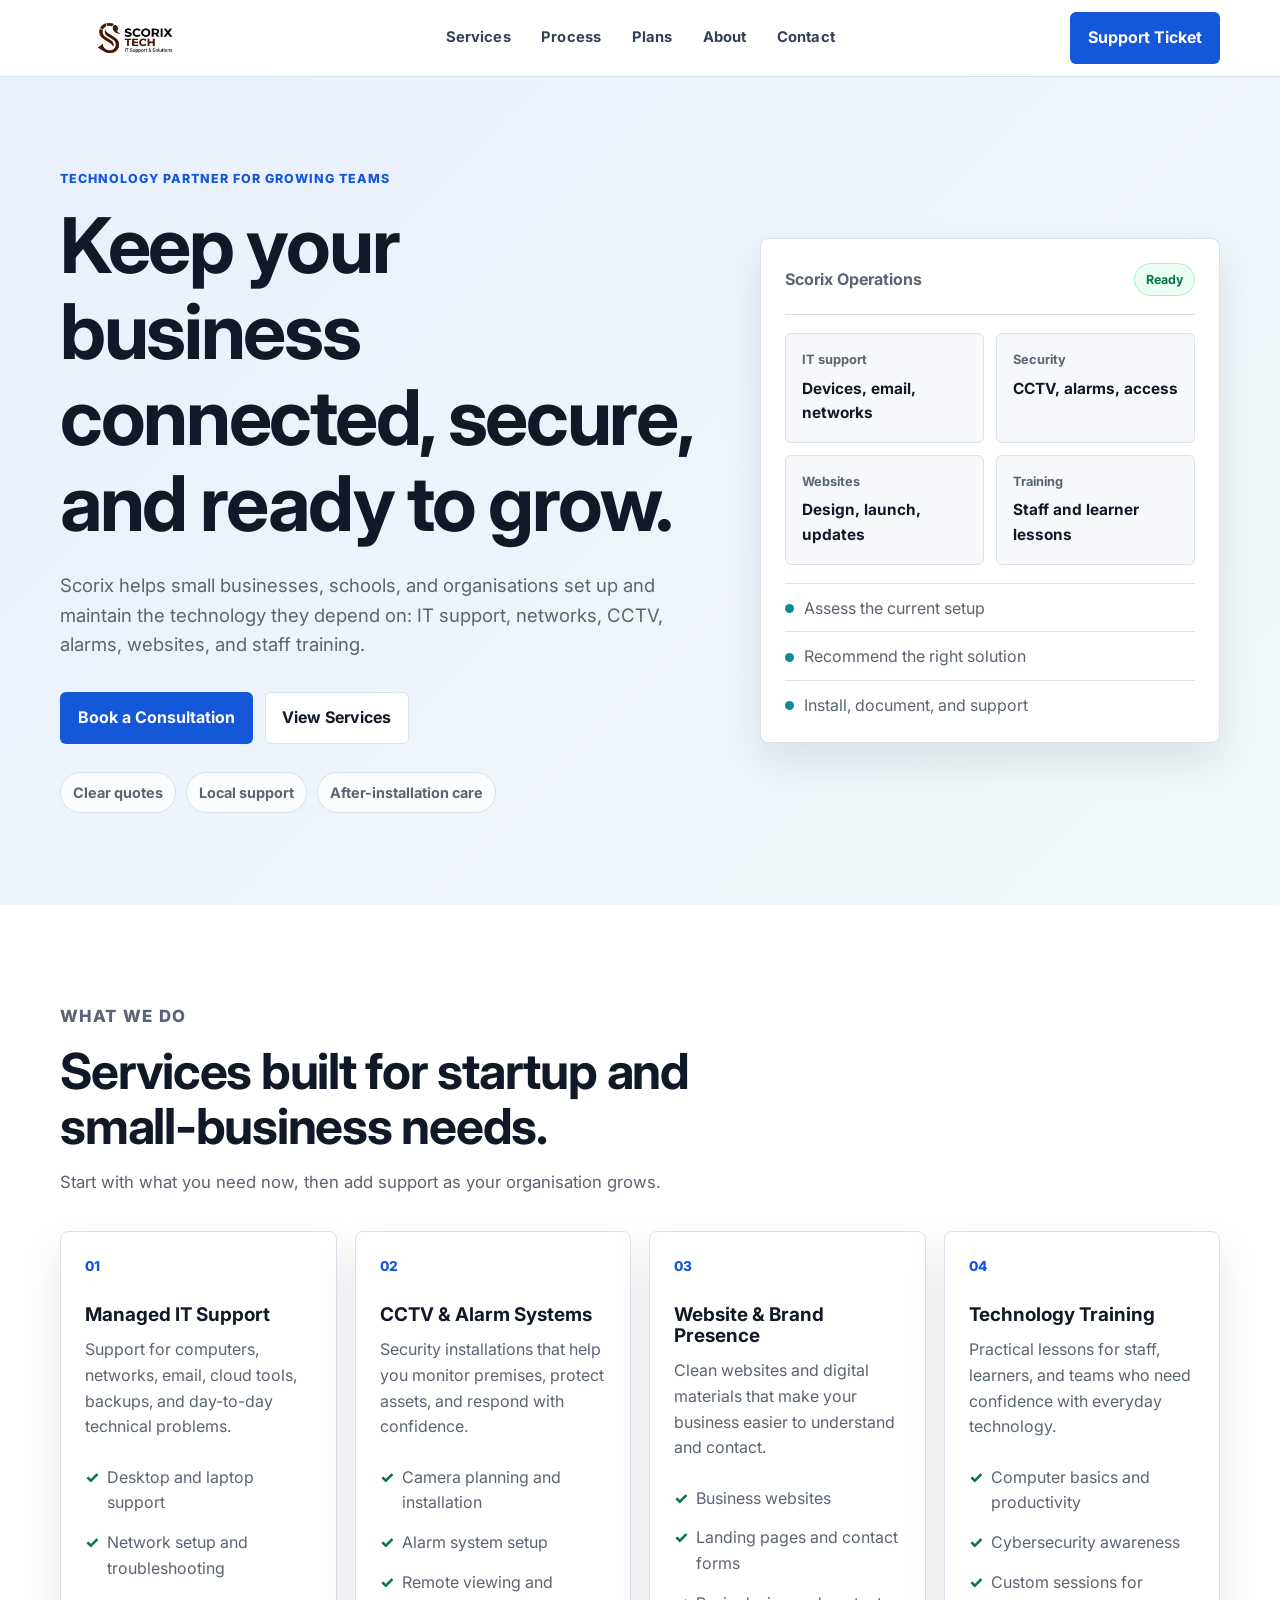
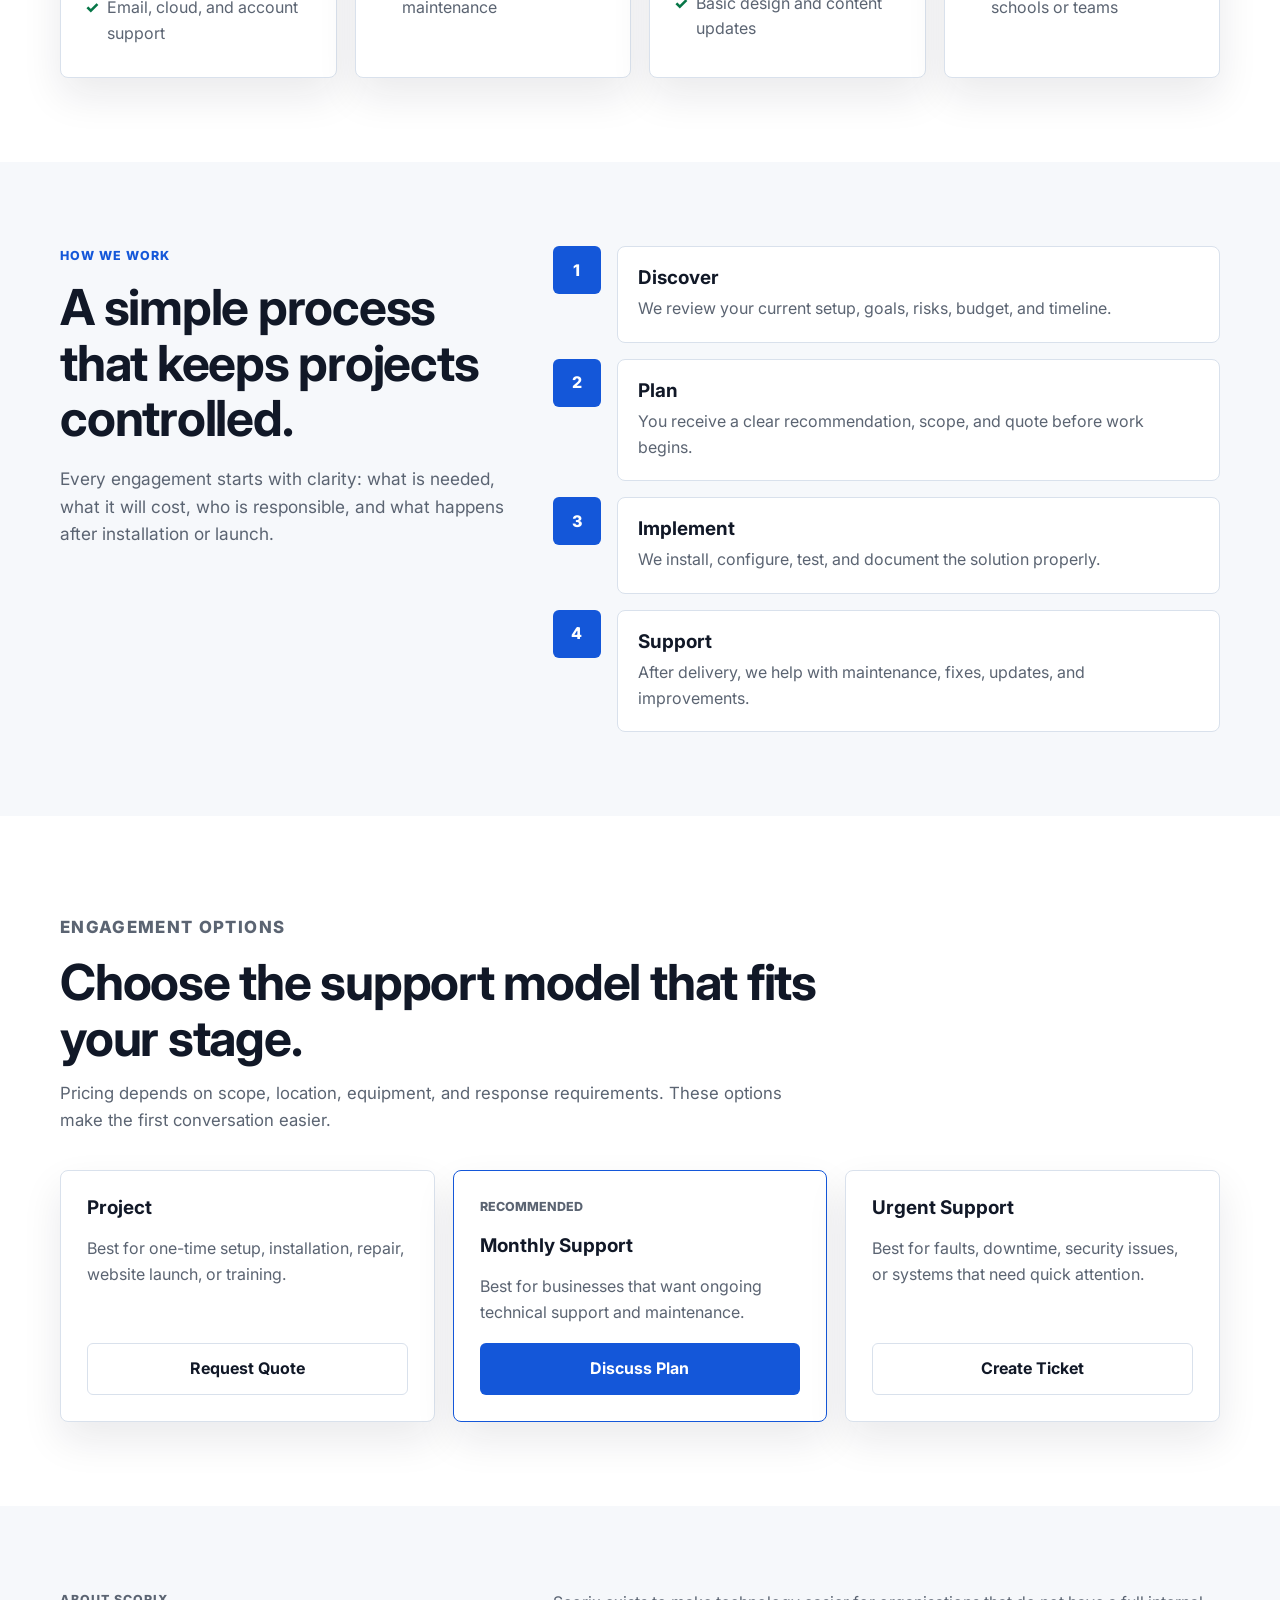
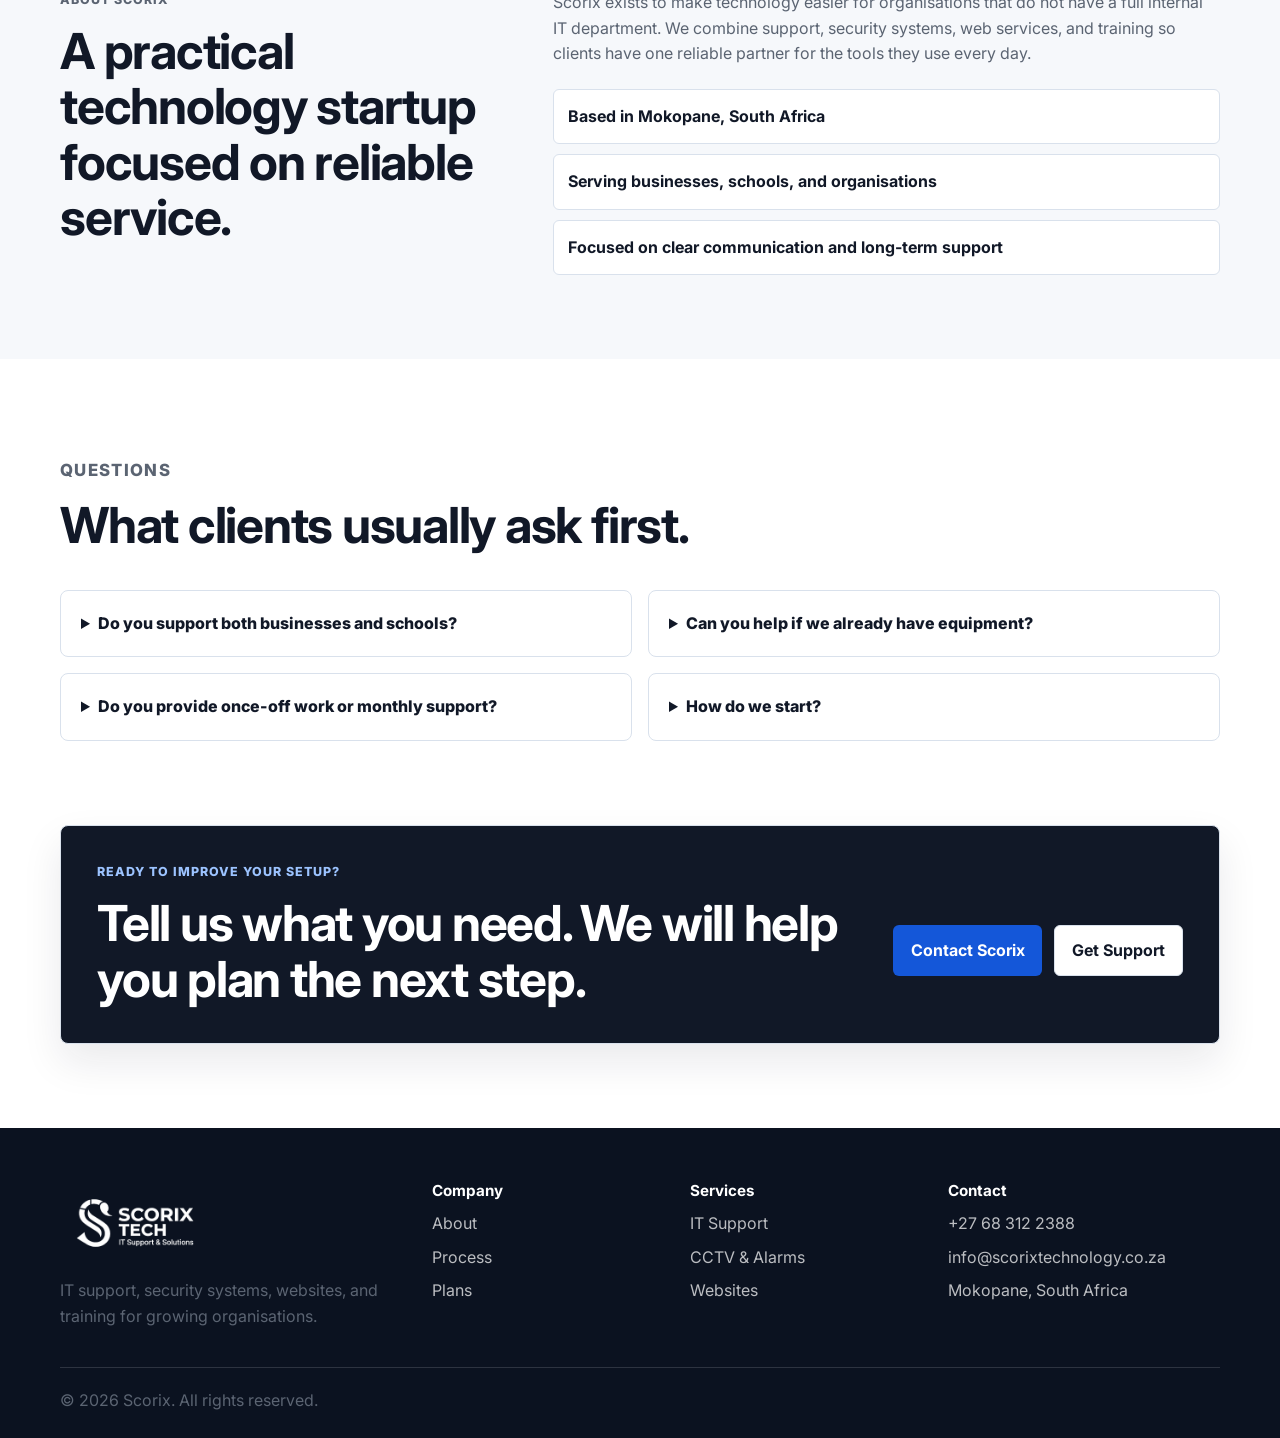
==== index.html @ c1c61c68 "Rename main.html to index.html" ====
<!DOCTYPE html>
<html lang="en">
<head>
  <meta charset="UTF-8" />
  <meta name="viewport" content="width=device-width, initial-scale=1.0" />
  <title>Scorix | IT Support, Security Systems & Websites</title>
  <meta name="description" content="Scorix provides IT support, CCTV and alarm systems, business websites, and practical technology training for organisations in South Africa." />
  <link rel="preconnect" href="https://fonts.googleapis.com" />
  <link rel="preconnect" href="https://fonts.gstatic.com" crossorigin />
  <link href="https://fonts.googleapis.com/css2?family=Inter:wght@400;500;600;700;800&display=swap" rel="stylesheet" />
  <link rel="stylesheet" href="styles.css" />
</head>
<body>
  <header class="site-header">
    <div class="container nav">
      <a class="brand" href="main.html" aria-label="Scorix home">
        <img src="images/background-removed-background-removed.png" alt="Scorix logo" />
      </a>
      <button class="nav-toggle" type="button" aria-expanded="false" aria-controls="primary-navigation">
        <span></span>
        <span></span>
        <span></span>
        Menu
      </button>
      <nav class="nav-links" id="primary-navigation" aria-label="Primary navigation">
        <a href="#services">Services</a>
        <a href="#process">Process</a>
        <a href="#pricing">Plans</a>
        <a href="#about">About</a>
        <a href="contact.html">Contact</a>
      </nav>
      <a class="button button-primary nav-cta" href="ticket.html">Support Ticket</a>
    </div>
  </header>

  <main>
    <section class="hero">
      <div class="container hero-grid">
        <div class="hero-copy">
          <p class="eyebrow">Technology partner for growing teams</p>
          <h1>Keep your business connected, secure, and ready to grow.</h1>
          <p class="hero-text">
            Scorix helps small businesses, schools, and organisations set up and maintain the technology they depend on: IT support, networks, CCTV, alarms, websites, and staff training.
          </p>
          <div class="hero-actions">
            <a class="button button-primary" href="contact.html">Book a Consultation</a>
            <a class="button button-secondary" href="#services">View Services</a>
          </div>
          <div class="trust-row" aria-label="Service highlights">
            <span>Clear quotes</span>
            <span>Local support</span>
            <span>After-installation care</span>
          </div>
        </div>

        <div class="dashboard-card" aria-label="Scorix service overview">
          <div class="dashboard-header">
            <span>Scorix Operations</span>
            <strong>Ready</strong>
          </div>
          <div class="dashboard-grid">
            <div>
              <span class="metric-label">IT support</span>
              <strong>Devices, email, networks</strong>
            </div>
            <div>
              <span class="metric-label">Security</span>
              <strong>CCTV, alarms, access</strong>
            </div>
            <div>
              <span class="metric-label">Websites</span>
              <strong>Design, launch, updates</strong>
            </div>
            <div>
              <span class="metric-label">Training</span>
              <strong>Staff and learner lessons</strong>
            </div>
          </div>
          <div class="dashboard-list">
            <p><span></span> Assess the current setup</p>
            <p><span></span> Recommend the right solution</p>
            <p><span></span> Install, document, and support</p>
          </div>
        </div>
      </div>
    </section>

    <section class="section" id="services">
      <div class="container">
        <div class="section-heading">
          <p class="eyebrow">What we do</p>
          <h2>Services built for startup and small-business needs.</h2>
          <p>Start with what you need now, then add support as your organisation grows.</p>
        </div>

        <div class="service-grid">
          <article class="service-card">
            <span class="card-index">01</span>
            <h3>Managed IT Support</h3>
            <p>Support for computers, networks, email, cloud tools, backups, and day-to-day technical problems.</p>
            <ul>
              <li>Desktop and laptop support</li>
              <li>Network setup and troubleshooting</li>
              <li>Email, cloud, and account support</li>
            </ul>
          </article>
          <article class="service-card">
            <span class="card-index">02</span>
            <h3>CCTV & Alarm Systems</h3>
            <p>Security installations that help you monitor premises, protect assets, and respond with confidence.</p>
            <ul>
              <li>Camera planning and installation</li>
              <li>Alarm system setup</li>
              <li>Remote viewing and maintenance</li>
            </ul>
          </article>
          <article class="service-card">
            <span class="card-index">03</span>
            <h3>Website & Brand Presence</h3>
            <p>Clean websites and digital materials that make your business easier to understand and contact.</p>
            <ul>
              <li>Business websites</li>
              <li>Landing pages and contact forms</li>
              <li>Basic design and content updates</li>
            </ul>
          </article>
          <article class="service-card">
            <span class="card-index">04</span>
            <h3>Technology Training</h3>
            <p>Practical lessons for staff, learners, and teams who need confidence with everyday technology.</p>
            <ul>
              <li>Computer basics and productivity</li>
              <li>Cybersecurity awareness</li>
              <li>Custom sessions for schools or teams</li>
            </ul>
          </article>
        </div>
      </div>
    </section>

    <section class="section section-muted" id="process">
      <div class="container split-section">
        <div>
          <p class="eyebrow">How we work</p>
          <h2>A simple process that keeps projects controlled.</h2>
          <p class="section-lead">Every engagement starts with clarity: what is needed, what it will cost, who is responsible, and what happens after installation or launch.</p>
        </div>
        <div class="process-list">
          <div class="process-step">
            <span>1</span>
            <div>
              <h3>Discover</h3>
              <p>We review your current setup, goals, risks, budget, and timeline.</p>
            </div>
          </div>
          <div class="process-step">
            <span>2</span>
            <div>
              <h3>Plan</h3>
              <p>You receive a clear recommendation, scope, and quote before work begins.</p>
            </div>
          </div>
          <div class="process-step">
            <span>3</span>
            <div>
              <h3>Implement</h3>
              <p>We install, configure, test, and document the solution properly.</p>
            </div>
          </div>
          <div class="process-step">
            <span>4</span>
            <div>
              <h3>Support</h3>
              <p>After delivery, we help with maintenance, fixes, updates, and improvements.</p>
            </div>
          </div>
        </div>
      </div>
    </section>

    <section class="section" id="pricing">
      <div class="container">
        <div class="section-heading">
          <p class="eyebrow">Engagement options</p>
          <h2>Choose the support model that fits your stage.</h2>
          <p>Pricing depends on scope, location, equipment, and response requirements. These options make the first conversation easier.</p>
        </div>

        <div class="plan-grid">
          <article class="plan-card">
            <h3>Project</h3>
            <p>Best for one-time setup, installation, repair, website launch, or training.</p>
            <a href="contact.html" class="button button-secondary">Request Quote</a>
          </article>
          <article class="plan-card featured">
            <p class="plan-badge">Recommended</p>
            <h3>Monthly Support</h3>
            <p>Best for businesses that want ongoing technical support and maintenance.</p>
            <a href="contact.html" class="button button-primary">Discuss Plan</a>
          </article>
          <article class="plan-card">
            <h3>Urgent Support</h3>
            <p>Best for faults, downtime, security issues, or systems that need quick attention.</p>
            <a href="ticket.html" class="button button-secondary">Create Ticket</a>
          </article>
        </div>
      </div>
    </section>

    <section class="section section-muted" id="about">
      <div class="container about-grid">
        <div>
          <p class="eyebrow">About Scorix</p>
          <h2>A practical technology startup focused on reliable service.</h2>
        </div>
        <div>
          <p>
            Scorix exists to make technology easier for organisations that do not have a full internal IT department. We combine support, security systems, web services, and training so clients have one reliable partner for the tools they use every day.
          </p>
          <div class="about-points">
            <span>Based in Mokopane, South Africa</span>
            <span>Serving businesses, schools, and organisations</span>
            <span>Focused on clear communication and long-term support</span>
          </div>
        </div>
      </div>
    </section>

    <section class="section faq-section">
      <div class="container">
        <div class="section-heading">
          <p class="eyebrow">Questions</p>
          <h2>What clients usually ask first.</h2>
        </div>
        <div class="faq-grid">
          <details>
            <summary>Do you support both businesses and schools?</summary>
            <p>Yes. Scorix supports small businesses, schools, teams, and community organisations.</p>
          </details>
          <details>
            <summary>Can you help if we already have equipment?</summary>
            <p>Yes. We can assess existing equipment and recommend repairs, upgrades, or better configuration.</p>
          </details>
          <details>
            <summary>Do you provide once-off work or monthly support?</summary>
            <p>Both. You can request a once-off project or discuss an ongoing support arrangement.</p>
          </details>
          <details>
            <summary>How do we start?</summary>
            <p>Send a message through the contact page with your needs, location, and preferred contact method.</p>
          </details>
        </div>
      </div>
    </section>

    <section class="cta-section">
      <div class="container cta-card">
        <div>
          <p class="eyebrow">Ready to improve your setup?</p>
          <h2>Tell us what you need. We will help you plan the next step.</h2>
        </div>
        <div class="cta-actions">
          <a class="button button-primary" href="contact.html">Contact Scorix</a>
          <a class="button button-secondary" href="ticket.html">Get Support</a>
        </div>
      </div>
    </section>
  </main>

  <footer class="site-footer">
    <div class="container footer-grid">
      <div>
        <img src="images/background-removed-background-removed.png" alt="Scorix logo" />
        <p>IT support, security systems, websites, and training for growing organisations.</p>
      </div>
      <div>
        <h3>Company</h3>
        <a href="#about">About</a>
        <a href="#process">Process</a>
        <a href="#pricing">Plans</a>
      </div>
      <div>
        <h3>Services</h3>
        <a href="#services">IT Support</a>
        <a href="#services">CCTV & Alarms</a>
        <a href="#services">Websites</a>
      </div>
      <div>
        <h3>Contact</h3>
        <a href="tel:+27683122388">+27 68 312 2388</a>
        <a href="mailto:info@scorixtechnology.co.za">info@scorixtechnology.co.za</a>
        <span>Mokopane, South Africa</span>
      </div>
    </div>
    <div class="container footer-bottom">
      <span>&copy; 2026 Scorix. All rights reserved.</span>
    </div>
  </footer>

  <script src="script.js"></script>
</body>
</html>
---- styles.css ----
:root {
  --ink: #111827;
  --muted: #5b6472;
  --line: #d9e1ec;
  --surface: #ffffff;
  --soft: #f6f8fb;
  --brand: #1457d9;
  --brand-dark: #0f3f9c;
  --accent: #0f8a9d;
  --danger: #b42318;
  --success: #067647;
  --shadow: 0 18px 40px rgba(17, 24, 39, 0.09);
  --radius: 8px;
}

* {
  box-sizing: border-box;
  margin: 0;
  padding: 0;
}

html {
  scroll-behavior: smooth;
}

body {
  background: var(--surface);
  color: var(--ink);
  font-family: Inter, Arial, sans-serif;
  line-height: 1.6;
}

img {
  display: block;
  max-width: 100%;
}

a {
  color: inherit;
  text-decoration: none;
}

button,
input,
select,
textarea {
  font: inherit;
}

.container {
  width: min(1160px, calc(100% - 32px));
  margin-inline: auto;
}

.narrow {
  max-width: 780px;
}

.site-header {
  position: sticky;
  top: 0;
  z-index: 20;
  background: rgba(255, 255, 255, 0.94);
  border-bottom: 1px solid var(--line);
  backdrop-filter: blur(14px);
}

.nav {
  position: relative;
  min-height: 76px;
  display: flex;
  align-items: center;
  justify-content: space-between;
  gap: 24px;
}

.brand img {
  width: 150px;
  max-height: 52px;
  object-fit: contain;
  filter: brightness(0.25) saturate(1.15);
}

.nav-links {
  display: flex;
  align-items: center;
  gap: 24px;
  color: #344054;
  font-size: 0.92rem;
  font-weight: 700;
  letter-spacing: 0.01em;
}

.nav-links a {
  border-radius: 6px;
  padding: 0.45rem 0.2rem;
  transition: color 0.2s ease, background 0.2s ease;
}

.nav-links a:hover {
  background: #f2f6ff;
  color: var(--brand);
}

.nav-toggle {
  display: none;
}

.button {
  min-height: 44px;
  display: inline-flex;
  align-items: center;
  justify-content: center;
  gap: 8px;
  border: 1px solid transparent;
  border-radius: 6px;
  cursor: pointer;
  font-weight: 700;
  padding: 0.75rem 1.05rem;
  transition: background 0.2s ease, border-color 0.2s ease, color 0.2s ease, transform 0.2s ease;
}

.button:hover {
  transform: translateY(-1px);
}

.button-primary {
  background: var(--brand);
  color: #ffffff;
}

.button-primary:hover {
  background: var(--brand-dark);
}

.button-secondary {
  background: #ffffff;
  border-color: var(--line);
  color: var(--ink);
}

.button-secondary:hover {
  border-color: var(--brand);
  color: var(--brand);
}

.hero {
  background:
    linear-gradient(135deg, rgba(20, 87, 217, 0.09), rgba(15, 138, 157, 0.06)),
    #ffffff;
  padding: 92px 0;
}

.hero-grid {
  display: grid;
  grid-template-columns: minmax(0, 1.05fr) minmax(340px, 0.75fr);
  gap: 56px;
  align-items: center;
}

.eyebrow {
  color: var(--brand);
  font-size: 0.78rem;
  font-weight: 800;
  letter-spacing: 0.08em;
  margin-bottom: 14px;
  text-transform: uppercase;
}

h1,
h2,
h3 {
  line-height: 1.12;
}

h1 {
  font-size: clamp(2.5rem, 6vw, 4.8rem);
  letter-spacing: -0.03em;
  max-width: 850px;
}

h2 {
  font-size: clamp(2rem, 4vw, 3.1rem);
  letter-spacing: -0.025em;
}

h3 {
  font-size: 1.18rem;
}

.hero-text,
.section-heading p,
.section-lead,
.page-hero p,
.about-grid p,
.service-card p,
.plan-card p,
.process-step p,
.contact-note p,
.form-heading p,
.check-list,
details p,
.site-footer p,
.site-footer span {
  color: var(--muted);
}

.hero-text {
  max-width: 680px;
  font-size: 1.16rem;
  margin-top: 24px;
}

.hero-actions,
.cta-actions {
  display: flex;
  flex-wrap: wrap;
  gap: 12px;
  margin-top: 32px;
}

.trust-row {
  display: flex;
  flex-wrap: wrap;
  gap: 10px;
  margin-top: 28px;
}

.trust-row span {
  background: rgba(255, 255, 255, 0.75);
  border: 1px solid var(--line);
  border-radius: 999px;
  color: var(--muted);
  font-size: 0.9rem;
  font-weight: 700;
  padding: 0.5rem 0.75rem;
}

.dashboard-card,
.form-card,
.contact-panel,
.support-sidebar,
.service-card,
.plan-card,
.cta-card,
details {
  background: #ffffff;
  border: 1px solid var(--line);
  border-radius: var(--radius);
  box-shadow: var(--shadow);
}

.dashboard-card {
  padding: 24px;
}

.dashboard-header {
  display: flex;
  align-items: center;
  justify-content: space-between;
  border-bottom: 1px solid var(--line);
  color: var(--muted);
  font-weight: 700;
  padding-bottom: 18px;
}

.dashboard-header strong {
  background: #ecfdf3;
  border: 1px solid #abefc6;
  border-radius: 999px;
  color: var(--success);
  font-size: 0.78rem;
  padding: 0.35rem 0.65rem;
}

.dashboard-grid {
  display: grid;
  grid-template-columns: 1fr 1fr;
  gap: 12px;
  margin: 18px 0;
}

.dashboard-grid div {
  background: var(--soft);
  border: 1px solid var(--line);
  border-radius: 6px;
  padding: 16px;
}

.metric-label {
  color: var(--muted);
  display: block;
  font-size: 0.8rem;
  font-weight: 700;
  margin-bottom: 6px;
}

.dashboard-grid strong {
  display: block;
  font-size: 0.96rem;
}

.dashboard-list {
  display: grid;
  gap: 10px;
}

.dashboard-list p {
  align-items: center;
  border-top: 1px solid var(--line);
  color: var(--muted);
  display: flex;
  gap: 10px;
  padding-top: 12px;
}

.dashboard-list span {
  background: var(--accent);
  border-radius: 999px;
  height: 9px;
  width: 9px;
}

.section {
  padding: 84px 0;
}

.section-muted {
  background: var(--soft);
}

.section-heading {
  margin-bottom: 36px;
  max-width: 760px;
}

.section-heading p {
  margin-top: 14px;
  font-size: 1.05rem;
}

.service-grid {
  display: grid;
  grid-template-columns: repeat(4, 1fr);
  gap: 18px;
}

.service-grid.compact .service-card {
  min-height: auto;
}

.service-card {
  min-height: 330px;
  padding: 24px;
}

.card-index {
  color: var(--brand);
  display: block;
  font-size: 0.85rem;
  font-weight: 800;
  margin-bottom: 26px;
}

.service-card p {
  margin: 12px 0 18px;
}

.service-card ul,
.check-list {
  list-style: none;
}

.service-card li,
.check-list li {
  color: var(--muted);
  padding: 7px 0 7px 22px;
  position: relative;
}

.service-card li::before,
.check-list li::before {
  color: var(--success);
  content: "✓";
  font-weight: 800;
  left: 0;
  position: absolute;
}

.split-section,
.about-grid,
.contact-layout,
.support-layout {
  display: grid;
  gap: 48px;
  grid-template-columns: minmax(0, 0.8fr) minmax(0, 1.2fr);
}

.section-lead {
  font-size: 1.08rem;
  margin-top: 18px;
}

.process-list {
  display: grid;
  gap: 16px;
}

.process-step {
  display: grid;
  gap: 16px;
  grid-template-columns: 48px 1fr;
}

.process-step span {
  align-items: center;
  background: var(--brand);
  border-radius: 6px;
  color: #ffffff;
  display: flex;
  font-weight: 800;
  height: 48px;
  justify-content: center;
  width: 48px;
}

.process-step div {
  background: #ffffff;
  border: 1px solid var(--line);
  border-radius: var(--radius);
  padding: 20px;
}

.process-step p {
  margin-top: 8px;
}

.plan-grid {
  display: grid;
  grid-template-columns: repeat(3, 1fr);
  gap: 18px;
}

.plan-card {
  display: flex;
  flex-direction: column;
  gap: 18px;
  padding: 26px;
}

.plan-card.featured {
  border-color: var(--brand);
}

.plan-badge {
  color: var(--brand);
  font-size: 0.78rem;
  font-weight: 800;
  text-transform: uppercase;
}

.plan-card .button {
  margin-top: auto;
}

.about-points {
  display: grid;
  gap: 10px;
  margin-top: 22px;
}

.about-points span {
  background: #ffffff;
  border: 1px solid var(--line);
  border-radius: 6px;
  color: var(--ink);
  font-weight: 700;
  padding: 14px;
}

.faq-grid {
  display: grid;
  grid-template-columns: 1fr 1fr;
  gap: 16px;
}

details {
  box-shadow: none;
  padding: 20px;
}

summary {
  cursor: pointer;
  font-weight: 800;
}

details p {
  margin-top: 12px;
}

.cta-section {
  padding: 0 0 84px;
}

.cta-card {
  align-items: center;
  background: var(--ink);
  color: #ffffff;
  display: flex;
  justify-content: space-between;
  gap: 30px;
  padding: 36px;
}

.cta-card .eyebrow {
  color: #9cc3ff;
}

.cta-card h2 {
  max-width: 760px;
}

.page-hero {
  background: var(--soft);
  border-bottom: 1px solid var(--line);
  padding: 78px 0;
  text-align: center;
}

.page-hero h1 {
  margin-inline: auto;
}

.page-hero p:not(.eyebrow) {
  font-size: 1.08rem;
  margin: 18px auto 0;
  max-width: 680px;
}

.contact-layout,
.support-layout {
  align-items: start;
}

.contact-panel,
.support-sidebar,
.form-card {
  padding: 28px;
}

.contact-panel {
  position: sticky;
  top: 100px;
}

.contact-line {
  display: grid;
  gap: 10px;
  grid-template-columns: 52px 1fr;
  margin-top: 22px;
}

.contact-line span {
  align-items: center;
  background: #eef4ff;
  border-radius: 6px;
  color: var(--brand);
  display: flex;
  font-size: 0.78rem;
  font-weight: 800;
  height: 42px;
  justify-content: center;
}

.contact-line a,
.contact-line p {
  align-self: center;
  color: var(--ink);
  font-weight: 700;
}

.contact-note {
  background: var(--soft);
  border: 1px solid var(--line);
  border-radius: var(--radius);
  margin-top: 28px;
  padding: 20px;
}

.contact-note p {
  margin: 10px 0 16px;
}

.form-heading {
  margin-bottom: 20px;
}

.form-heading p {
  margin-top: 8px;
}

.form-grid {
  display: grid;
  grid-template-columns: 1fr 1fr;
  gap: 16px;
}

label {
  color: var(--ink);
  display: grid;
  font-weight: 700;
  gap: 8px;
}

.span-2 {
  grid-column: 1 / -1;
}

input,
select,
textarea {
  background: #ffffff;
  border: 1px solid var(--line);
  border-radius: 6px;
  color: var(--ink);
  min-height: 46px;
  padding: 0.75rem 0.85rem;
  width: 100%;
}

textarea {
  min-height: 140px;
  resize: vertical;
}

input:focus,
select:focus,
textarea:focus {
  border-color: var(--brand);
  box-shadow: 0 0 0 3px rgba(20, 87, 217, 0.14);
  outline: none;
}

.checkbox {
  align-items: start;
  display: flex;
  font-weight: 600;
  gap: 10px;
}

.checkbox input {
  margin-top: 4px;
  min-height: auto;
  width: auto;
}

.form-card .button {
  margin-top: 22px;
  width: 100%;
}

.status-message {
  border-radius: 6px;
  display: none;
  font-weight: 700;
  margin-bottom: 16px;
  padding: 12px 14px;
}

.status-message.success {
  background: #ecfdf3;
  border: 1px solid #abefc6;
  color: var(--success);
  display: block;
}

.status-message.error {
  background: #fef3f2;
  border: 1px solid #fecdca;
  color: var(--danger);
  display: block;
}

.support-sidebar {
  position: sticky;
  top: 100px;
}

.check-list {
  margin-top: 18px;
}

.site-footer {
  background: #0b1220;
  color: #ffffff;
  padding: 54px 0 24px;
}

.footer-grid {
  display: grid;
  gap: 32px;
  grid-template-columns: 1.5fr 1fr 1fr 1.2fr;
}

.footer-grid img {
  filter: brightness(0) invert(1);
  margin-bottom: 14px;
  max-width: 150px;
}

.footer-grid h3 {
  font-size: 0.95rem;
  margin-bottom: 12px;
}

.footer-grid a,
.footer-grid span {
  color: rgba(255, 255, 255, 0.72);
  display: block;
  margin-top: 8px;
}

.footer-grid a:hover {
  color: #ffffff;
}

.footer-bottom {
  border-top: 1px solid rgba(255, 255, 255, 0.14);
  margin-top: 38px;
  padding-top: 20px;
}

@media (max-width: 960px) {
  .nav {
    align-items: center;
    flex-direction: row;
    flex-wrap: wrap;
    padding: 16px 0;
  }

  .brand img {
    width: 136px;
  }

  .nav-toggle {
    align-items: center;
    background: #ffffff;
    border: 1px solid var(--line);
    border-radius: 6px;
    color: var(--ink);
    cursor: pointer;
    display: inline-flex;
    font-size: 0.9rem;
    font-weight: 800;
    min-height: 42px;
    padding: 0.65rem 0.85rem 0.65rem 2.25rem;
    position: relative;
  }

  .nav-toggle span {
    background: var(--brand);
    border-radius: 999px;
    display: block;
    height: 2px;
    left: 0.85rem;
    position: absolute;
    width: 15px;
  }

  .nav-toggle span:nth-child(1) {
    top: 13px;
  }

  .nav-toggle span:nth-child(2) {
    top: 19px;
  }

  .nav-toggle span:nth-child(3) {
    top: 25px;
  }

  .nav-links {
    background: #ffffff;
    border: 1px solid var(--line);
    border-radius: var(--radius);
    box-shadow: var(--shadow);
    display: none;
    flex-direction: column;
    gap: 4px;
    order: 3;
    padding: 10px;
    width: 100%;
  }

  .nav-links.is-open {
    display: flex;
  }

  .nav-links a {
    border-radius: 6px;
    color: #1f2937;
    padding: 0.85rem 0.9rem;
    width: 100%;
  }

  .nav-links a:hover {
    background: #eef4ff;
    color: var(--brand-dark);
  }

  .nav-cta {
    order: 4;
    width: 100%;
  }

  .hero-grid,
  .split-section,
  .about-grid,
  .contact-layout,
  .support-layout {
    grid-template-columns: 1fr;
  }

  .dashboard-card,
  .contact-panel,
  .support-sidebar {
    position: static;
  }

  .service-grid,
  .plan-grid,
  .footer-grid {
    grid-template-columns: 1fr 1fr;
  }

  .cta-card {
    align-items: flex-start;
    flex-direction: column;
  }
}

@media (max-width: 640px) {
  .container {
    width: min(100% - 24px, 1160px);
  }

  .hero,
  .section,
  .page-hero {
    padding: 56px 0;
  }

  .cta-section {
    padding-bottom: 56px;
  }

  .hero-grid {
    gap: 32px;
  }

  .dashboard-grid,
  .service-grid,
  .plan-grid,
  .faq-grid,
  .form-grid,
  .footer-grid {
    grid-template-columns: 1fr;
  }

  .hero-actions,
  .cta-actions {
    flex-direction: column;
  }

  .button {
    width: 100%;
  }

  .contact-panel,
  .support-sidebar,
  .form-card,
  .cta-card,
  .service-card,
  .plan-card {
    padding: 20px;
  }
}
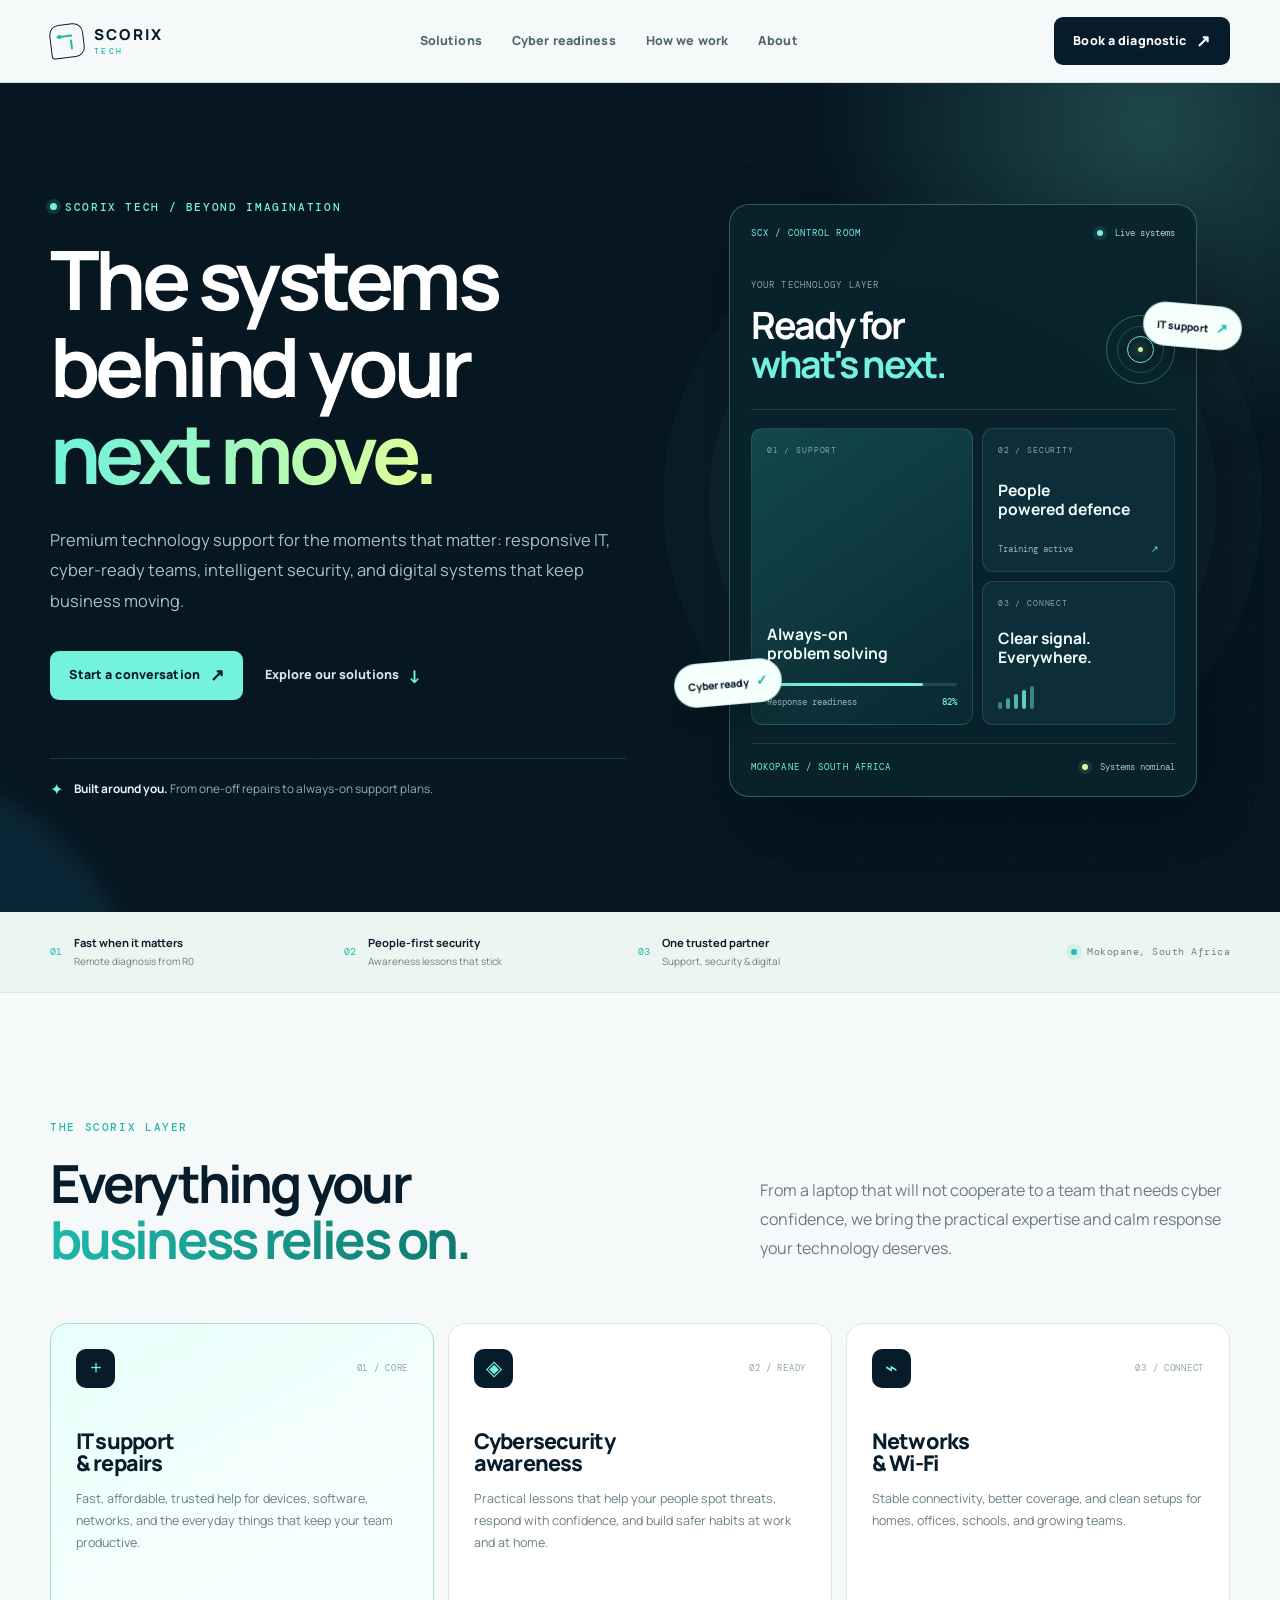
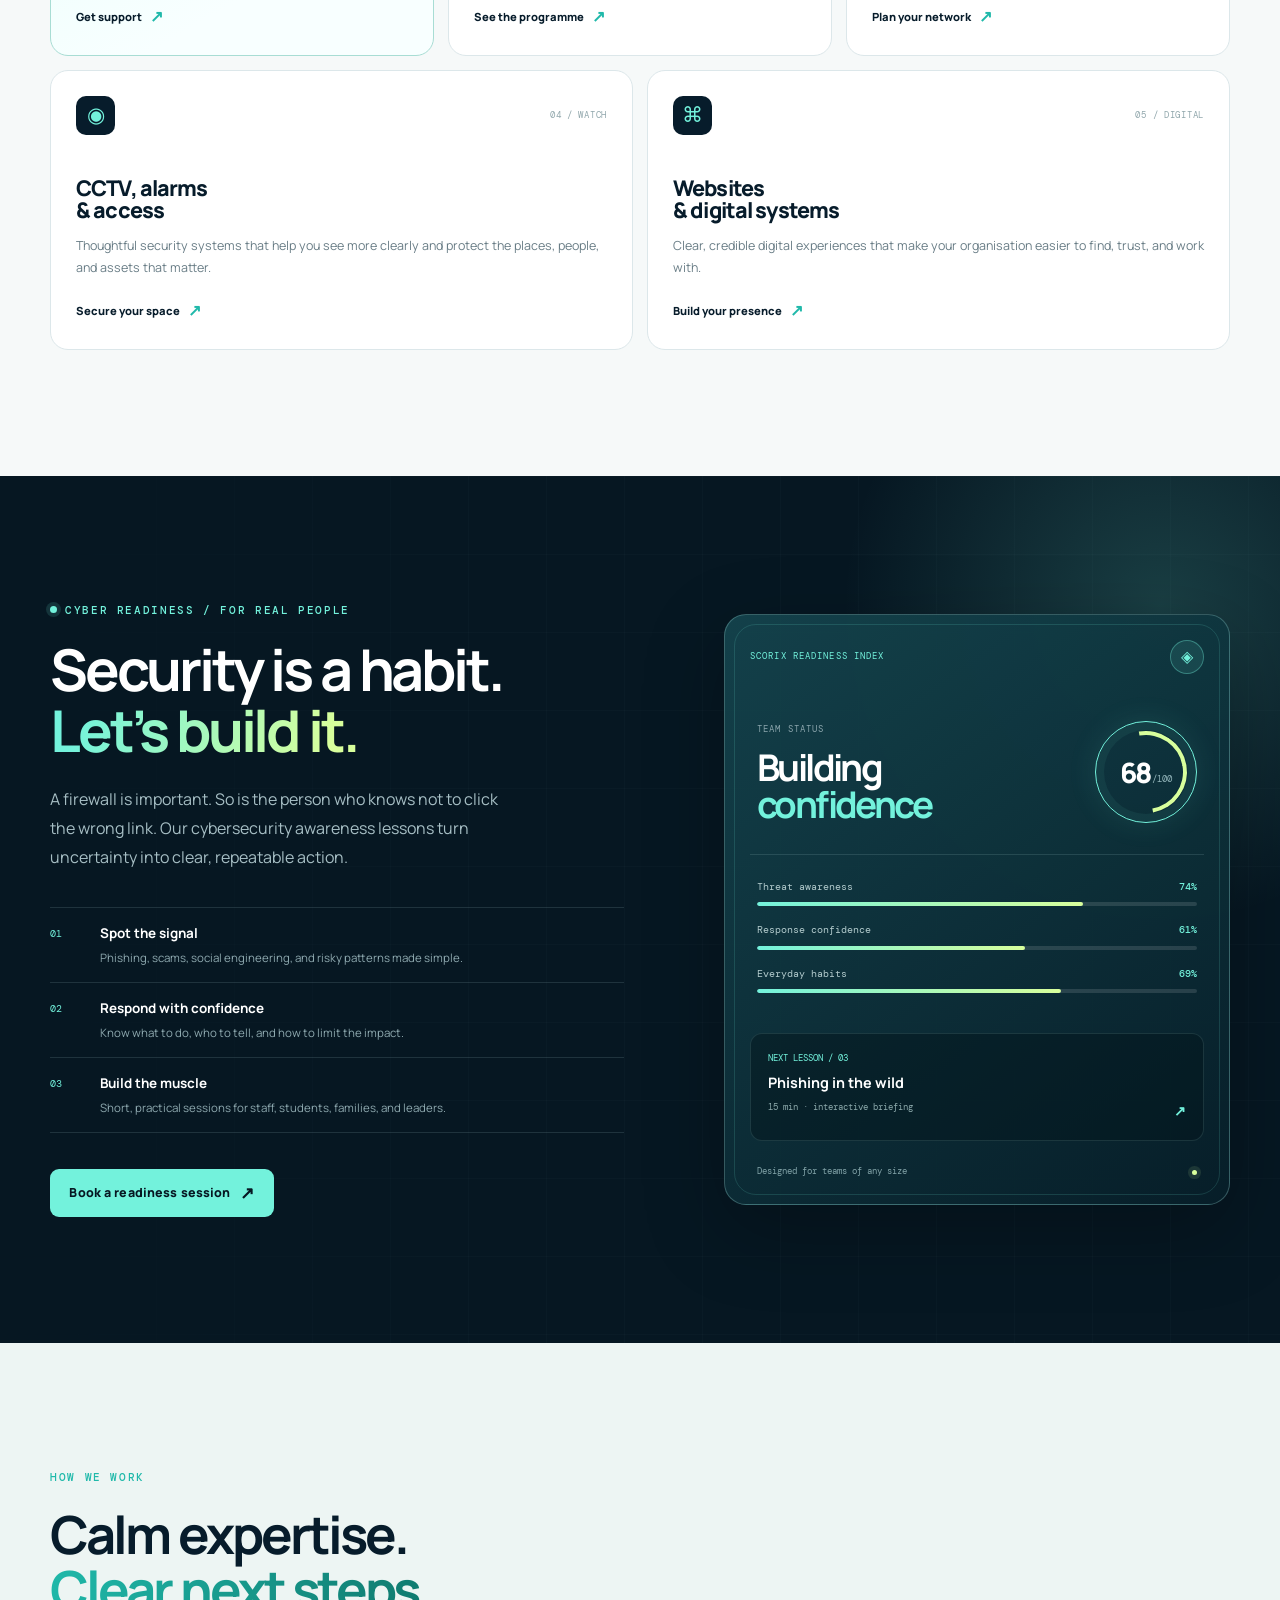
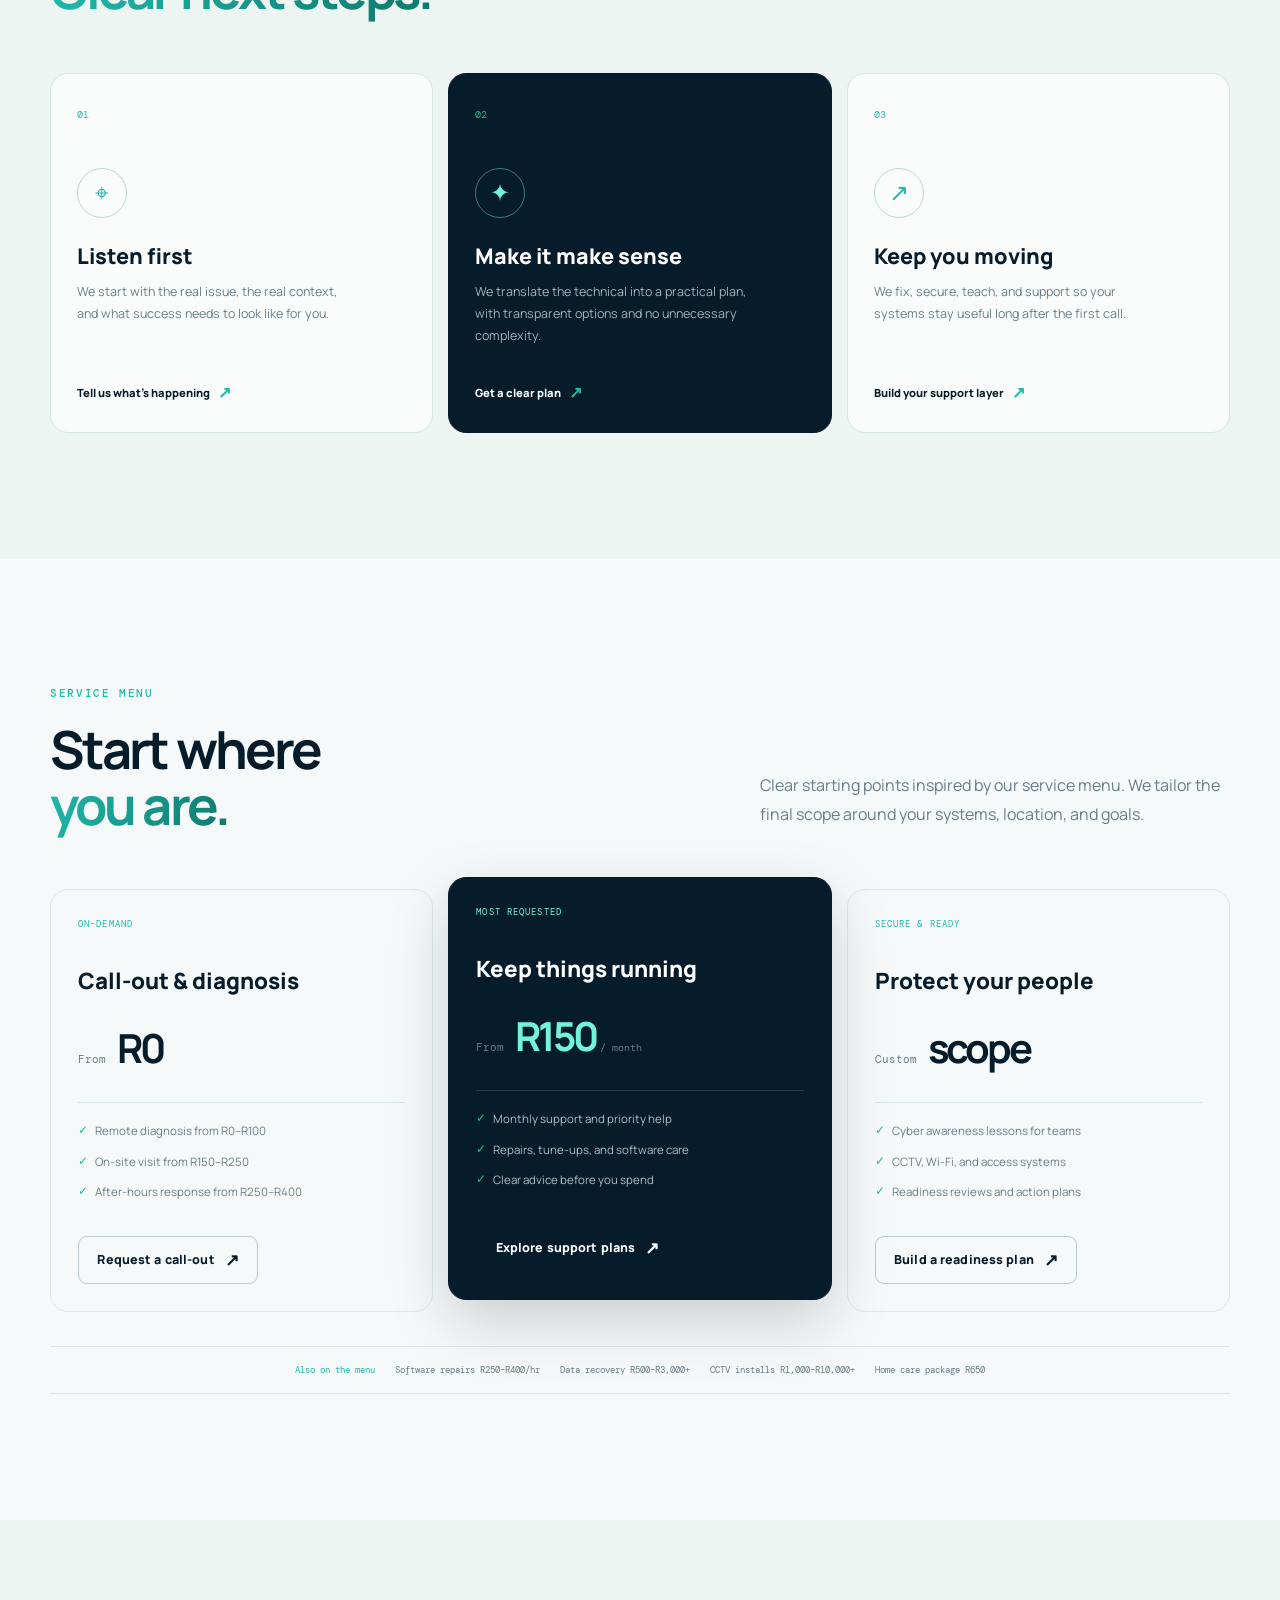
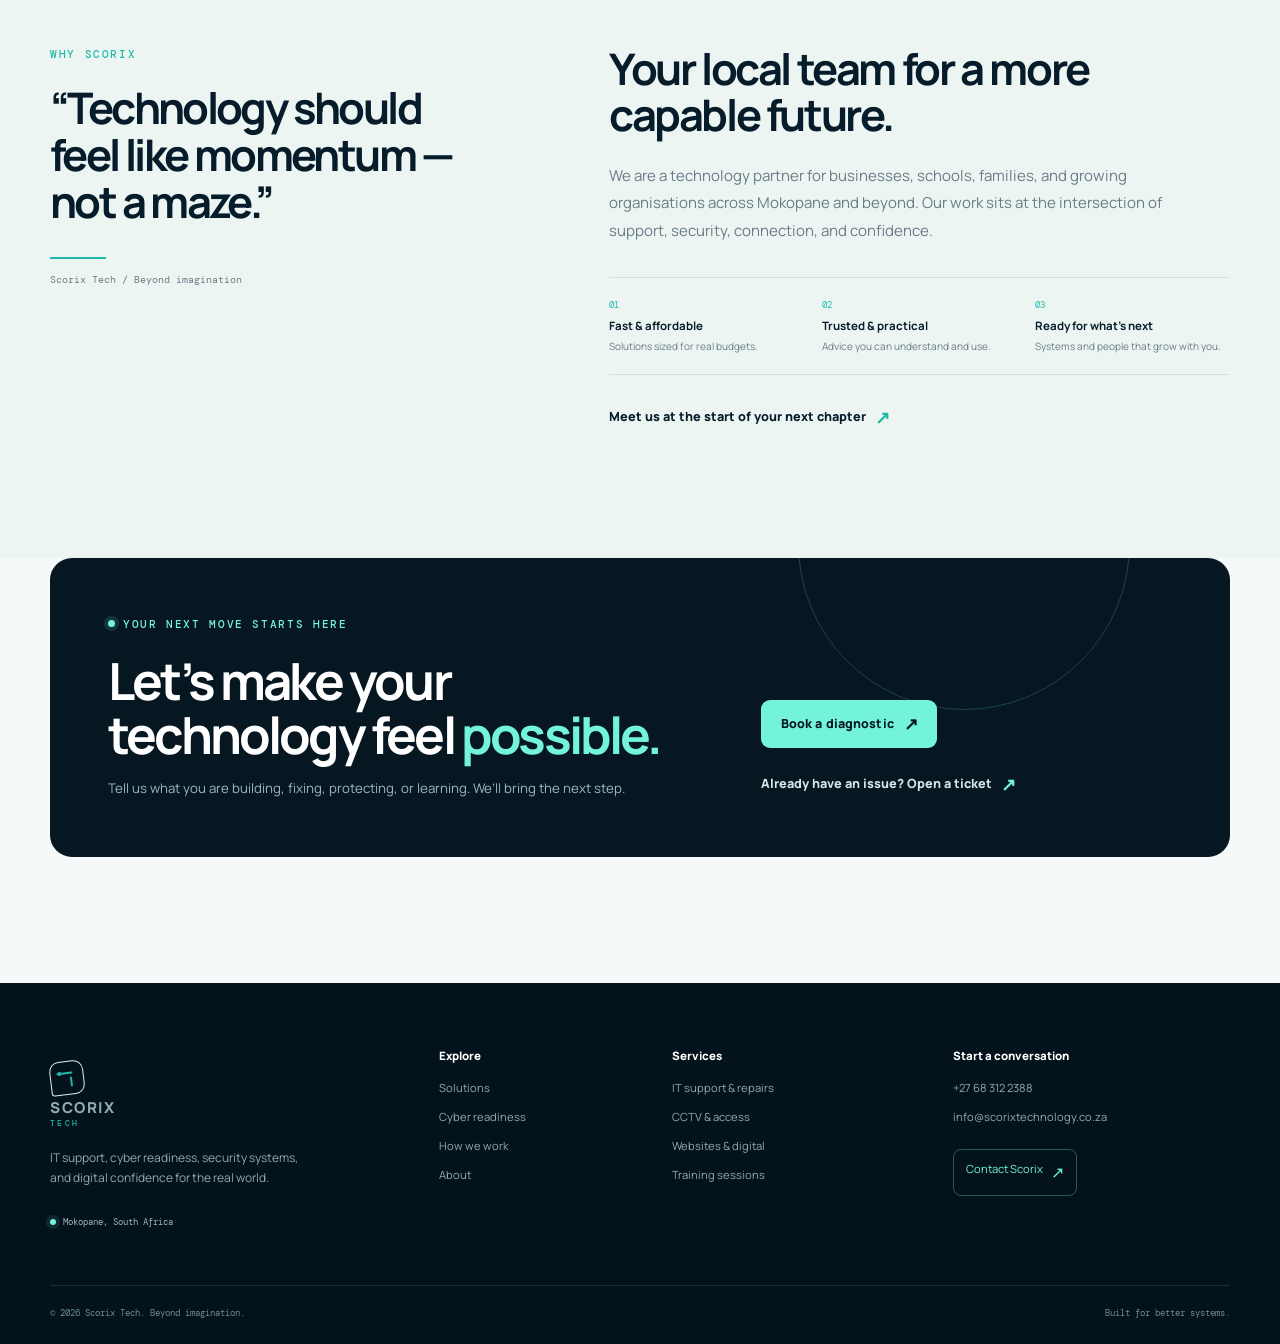
==== commit 81dac95e: "Add files via upload" ====
--- a/index.html
+++ b/index.html
@@ -3,299 +3,123 @@
 <head>
   <meta charset="UTF-8" />
   <meta name="viewport" content="width=device-width, initial-scale=1.0" />
-  <title>Scorix | IT Support, Security Systems & Websites</title>
-  <meta name="description" content="Scorix provides IT support, CCTV and alarm systems, business websites, and practical technology training for organisations in South Africa." />
+  <title>Scorix Tech | Beyond Imagination</title>
+  <meta name="description" content="Scorix Tech delivers responsive IT support, cybersecurity readiness, connectivity, surveillance, websites, and practical technology training." />
   <link rel="preconnect" href="https://fonts.googleapis.com" />
   <link rel="preconnect" href="https://fonts.gstatic.com" crossorigin />
-  <link href="https://fonts.googleapis.com/css2?family=Inter:wght@400;500;600;700;800&display=swap" rel="stylesheet" />
+  <link href="https://fonts.googleapis.com/css2?family=DM+Mono:wght@400;500&family=Manrope:wght@400;500;600;700;800&display=swap" rel="stylesheet" />
   <link rel="stylesheet" href="styles.css" />
 </head>
 <body>
   <header class="site-header">
     <div class="container nav">
-      <a class="brand" href="main.html" aria-label="Scorix home">
-        <img src="images/background-removed-background-removed.png" alt="Scorix logo" />
+      <a class="brand" href="main.html" aria-label="Scorix Tech home">
+        <span class="brand-symbol" aria-hidden="true"><span></span></span>
+        <span class="brand-copy"><strong>SCORIX</strong><small>TECH</small></span>
       </a>
       <button class="nav-toggle" type="button" aria-expanded="false" aria-controls="primary-navigation">
-        <span></span>
-        <span></span>
-        <span></span>
-        Menu
+        <span></span><span></span><span></span>Menu
       </button>
       <nav class="nav-links" id="primary-navigation" aria-label="Primary navigation">
-        <a href="#services">Services</a>
-        <a href="#process">Process</a>
-        <a href="#pricing">Plans</a>
+        <a href="#services">Solutions</a>
+        <a href="#cyber-ready">Cyber readiness</a>
+        <a href="#approach">How we work</a>
         <a href="#about">About</a>
-        <a href="contact.html">Contact</a>
       </nav>
-      <a class="button button-primary nav-cta" href="ticket.html">Support Ticket</a>
+      <a class="button button-dark nav-cta" href="contact.html">Book a diagnostic <span aria-hidden="true">↗</span></a>
     </div>
   </header>
 
   <main>
     <section class="hero">
+      <div class="hero-grid-lines" aria-hidden="true"></div>
       <div class="container hero-grid">
         <div class="hero-copy">
-          <p class="eyebrow">Technology partner for growing teams</p>
-          <h1>Keep your business connected, secure, and ready to grow.</h1>
-          <p class="hero-text">
-            Scorix helps small businesses, schools, and organisations set up and maintain the technology they depend on: IT support, networks, CCTV, alarms, websites, and staff training.
-          </p>
+          <p class="eyebrow eyebrow-light"><span class="eyebrow-dot"></span>Scorix Tech / Beyond imagination</p>
+          <h1>The systems behind your <span class="text-gradient">next move.</span></h1>
+          <p class="hero-text">Premium technology support for the moments that matter: responsive IT, cyber-ready teams, intelligent security, and digital systems that keep business moving.</p>
           <div class="hero-actions">
-            <a class="button button-primary" href="contact.html">Book a Consultation</a>
-            <a class="button button-secondary" href="#services">View Services</a>
+            <a class="button button-accent" href="contact.html">Start a conversation <span aria-hidden="true">↗</span></a>
+            <a class="text-link text-link-light" href="#services">Explore our solutions <span aria-hidden="true">↓</span></a>
           </div>
-          <div class="trust-row" aria-label="Service highlights">
-            <span>Clear quotes</span>
-            <span>Local support</span>
-            <span>After-installation care</span>
-          </div>
+          <div class="hero-note"><span class="note-mark">✦</span><span><strong>Built around you.</strong> From one-off repairs to always-on support plans.</span></div>
         </div>
 
-        <div class="dashboard-card" aria-label="Scorix service overview">
-          <div class="dashboard-header">
-            <span>Scorix Operations</span>
-            <strong>Ready</strong>
+        <div class="hero-visual" aria-label="Scorix technology readiness console">
+          <div class="hero-visual-glow"></div>
+          <div class="console-card">
+            <div class="console-topline"><span class="mono-label">SCX / CONTROL ROOM</span><span class="live-indicator"><i></i> Live systems</span></div>
+            <div class="console-heading"><div><span class="mono-label muted-label">YOUR TECHNOLOGY LAYER</span><h2>Ready for<br /><span>what's next.</span></h2></div><span class="console-orb" aria-hidden="true"><i></i></span></div>
+            <div class="console-grid">
+              <div class="console-module console-module-large"><span class="module-tag">01 / SUPPORT</span><strong>Always-on<br />problem solving</strong><div class="module-line"><span style="width: 82%"></span></div><small>Response readiness <b>82%</b></small></div>
+              <div class="console-module"><span class="module-tag">02 / SECURITY</span><strong>People<br />powered defence</strong><span class="module-status">Training active <b>↗</b></span></div>
+              <div class="console-module"><span class="module-tag">03 / CONNECT</span><strong>Clear signal.<br />Everywhere.</strong><span class="signal-bars"><i></i><i></i><i></i><i></i><i></i></span></div>
+            </div>
+            <div class="console-footer"><span class="mono-label">MOKOPANE / SOUTH AFRICA</span><span class="console-status"><i></i> Systems nominal</span></div>
           </div>
-          <div class="dashboard-grid">
-            <div>
-              <span class="metric-label">IT support</span>
-              <strong>Devices, email, networks</strong>
-            </div>
-            <div>
-              <span class="metric-label">Security</span>
-              <strong>CCTV, alarms, access</strong>
-            </div>
-            <div>
-              <span class="metric-label">Websites</span>
-              <strong>Design, launch, updates</strong>
-            </div>
-            <div>
-              <span class="metric-label">Training</span>
-              <strong>Staff and learner lessons</strong>
-            </div>
-          </div>
-          <div class="dashboard-list">
-            <p><span></span> Assess the current setup</p>
-            <p><span></span> Recommend the right solution</p>
-            <p><span></span> Install, document, and support</p>
-          </div>
+          <span class="floating-chip chip-one">IT support <b>↗</b></span>
+          <span class="floating-chip chip-two">Cyber ready <b>✓</b></span>
         </div>
       </div>
     </section>
 
-    <section class="section" id="services">
+    <section class="proof-strip" aria-label="Scorix highlights">
+      <div class="container proof-grid">
+        <div class="proof-item"><span class="proof-number">01</span><span><strong>Fast when it matters</strong><small>Remote diagnosis from R0</small></span></div>
+        <div class="proof-item"><span class="proof-number">02</span><span><strong>People-first security</strong><small>Awareness lessons that stick</small></span></div>
+        <div class="proof-item"><span class="proof-number">03</span><span><strong>One trusted partner</strong><small>Support, security & digital</small></span></div>
+        <div class="proof-location"><span class="status-pulse"></span>Mokopane, South Africa</div>
+      </div>
+    </section>
+
+    <section class="section services-section" id="services">
       <div class="container">
-        <div class="section-heading">
-          <p class="eyebrow">What we do</p>
-          <h2>Services built for startup and small-business needs.</h2>
-          <p>Start with what you need now, then add support as your organisation grows.</p>
+        <div class="section-heading section-heading-row">
+          <div><p class="eyebrow">The Scorix layer</p><h2>Everything your<br /><span class="text-gradient-dark">business relies on.</span></h2></div>
+          <p class="section-lead">From a laptop that will not cooperate to a team that needs cyber confidence, we bring the practical expertise and calm response your technology deserves.</p>
         </div>
 
-        <div class="service-grid">
-          <article class="service-card">
-            <span class="card-index">01</span>
-            <h3>Managed IT Support</h3>
-            <p>Support for computers, networks, email, cloud tools, backups, and day-to-day technical problems.</p>
-            <ul>
-              <li>Desktop and laptop support</li>
-              <li>Network setup and troubleshooting</li>
-              <li>Email, cloud, and account support</li>
-            </ul>
-          </article>
-          <article class="service-card">
-            <span class="card-index">02</span>
-            <h3>CCTV & Alarm Systems</h3>
-            <p>Security installations that help you monitor premises, protect assets, and respond with confidence.</p>
-            <ul>
-              <li>Camera planning and installation</li>
-              <li>Alarm system setup</li>
-              <li>Remote viewing and maintenance</li>
-            </ul>
-          </article>
-          <article class="service-card">
-            <span class="card-index">03</span>
-            <h3>Website & Brand Presence</h3>
-            <p>Clean websites and digital materials that make your business easier to understand and contact.</p>
-            <ul>
-              <li>Business websites</li>
-              <li>Landing pages and contact forms</li>
-              <li>Basic design and content updates</li>
-            </ul>
-          </article>
-          <article class="service-card">
-            <span class="card-index">04</span>
-            <h3>Technology Training</h3>
-            <p>Practical lessons for staff, learners, and teams who need confidence with everyday technology.</p>
-            <ul>
-              <li>Computer basics and productivity</li>
-              <li>Cybersecurity awareness</li>
-              <li>Custom sessions for schools or teams</li>
-            </ul>
-          </article>
+        <div class="service-grid service-grid-premium">
+          <article class="service-card service-card-featured"><div class="service-card-top"><span class="service-icon icon-crosshair">+</span><span class="card-index">01 / CORE</span></div><h3>IT support<br />& repairs</h3><p>Fast, affordable, trusted help for devices, software, networks, and the everyday things that keep your team productive.</p><a class="card-link" href="contact.html">Get support <span>↗</span></a></article>
+          <article class="service-card"><div class="service-card-top"><span class="service-icon icon-shield">◈</span><span class="card-index">02 / READY</span></div><h3>Cybersecurity<br />awareness</h3><p>Practical lessons that help your people spot threats, respond with confidence, and build safer habits at work and at home.</p><a class="card-link" href="#cyber-ready">See the programme <span>↗</span></a></article>
+          <article class="service-card"><div class="service-card-top"><span class="service-icon icon-signal">⌁</span><span class="card-index">03 / CONNECT</span></div><h3>Networks<br />& Wi-Fi</h3><p>Stable connectivity, better coverage, and clean setups for homes, offices, schools, and growing teams.</p><a class="card-link" href="contact.html">Plan your network <span>↗</span></a></article>
+          <article class="service-card"><div class="service-card-top"><span class="service-icon icon-eye">◉</span><span class="card-index">04 / WATCH</span></div><h3>CCTV, alarms<br />& access</h3><p>Thoughtful security systems that help you see more clearly and protect the places, people, and assets that matter.</p><a class="card-link" href="contact.html">Secure your space <span>↗</span></a></article>
+          <article class="service-card"><div class="service-card-top"><span class="service-icon icon-web">⌘</span><span class="card-index">05 / DIGITAL</span></div><h3>Websites<br />& digital systems</h3><p>Clear, credible digital experiences that make your organisation easier to find, trust, and work with.</p><a class="card-link" href="contact.html">Build your presence <span>↗</span></a></article>
         </div>
       </div>
     </section>
 
-    <section class="section section-muted" id="process">
-      <div class="container split-section">
-        <div>
-          <p class="eyebrow">How we work</p>
-          <h2>A simple process that keeps projects controlled.</h2>
-          <p class="section-lead">Every engagement starts with clarity: what is needed, what it will cost, who is responsible, and what happens after installation or launch.</p>
-        </div>
-        <div class="process-list">
-          <div class="process-step">
-            <span>1</span>
-            <div>
-              <h3>Discover</h3>
-              <p>We review your current setup, goals, risks, budget, and timeline.</p>
-            </div>
-          </div>
-          <div class="process-step">
-            <span>2</span>
-            <div>
-              <h3>Plan</h3>
-              <p>You receive a clear recommendation, scope, and quote before work begins.</p>
-            </div>
-          </div>
-          <div class="process-step">
-            <span>3</span>
-            <div>
-              <h3>Implement</h3>
-              <p>We install, configure, test, and document the solution properly.</p>
-            </div>
-          </div>
-          <div class="process-step">
-            <span>4</span>
-            <div>
-              <h3>Support</h3>
-              <p>After delivery, we help with maintenance, fixes, updates, and improvements.</p>
-            </div>
-          </div>
-        </div>
+    <section class="section readiness-section" id="cyber-ready">
+      <div class="readiness-grid-lines" aria-hidden="true"></div>
+      <div class="container readiness-layout">
+        <div class="readiness-copy"><p class="eyebrow eyebrow-light"><span class="eyebrow-dot"></span>Cyber readiness / for real people</p><h2>Security is a habit.<br /><span class="text-gradient">Let’s build it.</span></h2><p class="section-lead">A firewall is important. So is the person who knows not to click the wrong link. Our cybersecurity awareness lessons turn uncertainty into clear, repeatable action.</p><ul class="feature-list feature-list-light"><li><span>01</span><div><strong>Spot the signal</strong><small>Phishing, scams, social engineering, and risky patterns made simple.</small></div></li><li><span>02</span><div><strong>Respond with confidence</strong><small>Know what to do, who to tell, and how to limit the impact.</small></div></li><li><span>03</span><div><strong>Build the muscle</strong><small>Short, practical sessions for staff, students, families, and leaders.</small></div></li></ul><a class="button button-accent" href="contact.html">Book a readiness session <span aria-hidden="true">↗</span></a></div>
+        <div class="readiness-panel"><div class="panel-top"><span class="mono-label">SCORIX READINESS INDEX</span><span class="panel-lock">◈</span></div><div class="score-row"><div><span class="mono-label muted-label">TEAM STATUS</span><strong>Building<br /><span>confidence</span></strong></div><div class="score-ring"><span>68</span><small>/100</small></div></div><div class="progress-stack"><div><div><span>Threat awareness</span><b>74%</b></div><span class="progress-track"><i style="width: 74%"></i></span></div><div><div><span>Response confidence</span><b>61%</b></div><span class="progress-track"><i style="width: 61%"></i></span></div><div><div><span>Everyday habits</span><b>69%</b></div><span class="progress-track"><i style="width: 69%"></i></span></div></div><div class="lesson-card"><span class="lesson-number">NEXT LESSON / 03</span><strong>Phishing in the wild</strong><span>15 min · interactive briefing <b>↗</b></span></div><div class="panel-footer"><span>Designed for teams of any size</span><span class="panel-dot"></span></div></div>
       </div>
     </section>
 
-    <section class="section" id="pricing">
+    <section class="section approach-section" id="approach">
       <div class="container">
-        <div class="section-heading">
-          <p class="eyebrow">Engagement options</p>
-          <h2>Choose the support model that fits your stage.</h2>
-          <p>Pricing depends on scope, location, equipment, and response requirements. These options make the first conversation easier.</p>
-        </div>
-
-        <div class="plan-grid">
-          <article class="plan-card">
-            <h3>Project</h3>
-            <p>Best for one-time setup, installation, repair, website launch, or training.</p>
-            <a href="contact.html" class="button button-secondary">Request Quote</a>
-          </article>
-          <article class="plan-card featured">
-            <p class="plan-badge">Recommended</p>
-            <h3>Monthly Support</h3>
-            <p>Best for businesses that want ongoing technical support and maintenance.</p>
-            <a href="contact.html" class="button button-primary">Discuss Plan</a>
-          </article>
-          <article class="plan-card">
-            <h3>Urgent Support</h3>
-            <p>Best for faults, downtime, security issues, or systems that need quick attention.</p>
-            <a href="ticket.html" class="button button-secondary">Create Ticket</a>
-          </article>
-        </div>
+        <div class="section-heading"><p class="eyebrow">How we work</p><h2>Calm expertise.<br /><span class="text-gradient-dark">Clear next steps.</span></h2></div>
+        <div class="process-grid"><article class="process-card"><span class="process-number">01</span><div class="process-icon">⌖</div><h3>Listen first</h3><p>We start with the real issue, the real context, and what success needs to look like for you.</p><a class="card-link" href="contact.html">Tell us what’s happening <span>↗</span></a></article><article class="process-card process-card-active"><span class="process-number">02</span><div class="process-icon">✦</div><h3>Make it make sense</h3><p>We translate the technical into a practical plan, with transparent options and no unnecessary complexity.</p><a class="card-link" href="contact.html">Get a clear plan <span>↗</span></a></article><article class="process-card"><span class="process-number">03</span><div class="process-icon">↗</div><h3>Keep you moving</h3><p>We fix, secure, teach, and support so your systems stay useful long after the first call.</p><a class="card-link" href="contact.html">Build your support layer <span>↗</span></a></article></div>
       </div>
     </section>
 
-    <section class="section section-muted" id="about">
-      <div class="container about-grid">
-        <div>
-          <p class="eyebrow">About Scorix</p>
-          <h2>A practical technology startup focused on reliable service.</h2>
-        </div>
-        <div>
-          <p>
-            Scorix exists to make technology easier for organisations that do not have a full internal IT department. We combine support, security systems, web services, and training so clients have one reliable partner for the tools they use every day.
-          </p>
-          <div class="about-points">
-            <span>Based in Mokopane, South Africa</span>
-            <span>Serving businesses, schools, and organisations</span>
-            <span>Focused on clear communication and long-term support</span>
-          </div>
-        </div>
+    <section class="section menu-section" id="plans">
+      <div class="container">
+        <div class="section-heading section-heading-row"><div><p class="eyebrow">Service menu</p><h2>Start where<br /><span class="text-gradient-dark">you are.</span></h2></div><p class="section-lead">Clear starting points inspired by our service menu. We tailor the final scope around your systems, location, and goals.</p></div>
+        <div class="menu-grid"><article class="menu-card"><span class="menu-tag">ON-DEMAND</span><h3>Call-out & diagnosis</h3><p class="menu-price">From <strong>R0</strong></p><ul><li>Remote diagnosis from R0–R100</li><li>On-site visit from R150–R250</li><li>After-hours response from R250–R400</li></ul><a class="button button-outline" href="contact.html">Request a call-out <span>↗</span></a></article><article class="menu-card menu-card-highlight"><span class="menu-tag">MOST REQUESTED</span><h3>Keep things running</h3><p class="menu-price">From <strong>R150</strong><small>/ month</small></p><ul><li>Monthly support and priority help</li><li>Repairs, tune-ups, and software care</li><li>Clear advice before you spend</li></ul><a class="button button-dark" href="contact.html">Explore support plans <span>↗</span></a></article><article class="menu-card"><span class="menu-tag">SECURE & READY</span><h3>Protect your people</h3><p class="menu-price">Custom <strong>scope</strong></p><ul><li>Cyber awareness lessons for teams</li><li>CCTV, Wi-Fi, and access systems</li><li>Readiness reviews and action plans</li></ul><a class="button button-outline" href="contact.html">Build a readiness plan <span>↗</span></a></article></div>
+        <div class="price-note"><span>Also on the menu</span><span>Software repairs R250–R400/hr</span><span>Data recovery R500–R3,000+</span><span>CCTV installs R1,000–R10,000+</span><span>Home care package R650</span></div>
       </div>
     </section>
 
-    <section class="section faq-section">
-      <div class="container">
-        <div class="section-heading">
-          <p class="eyebrow">Questions</p>
-          <h2>What clients usually ask first.</h2>
-        </div>
-        <div class="faq-grid">
-          <details>
-            <summary>Do you support both businesses and schools?</summary>
-            <p>Yes. Scorix supports small businesses, schools, teams, and community organisations.</p>
-          </details>
-          <details>
-            <summary>Can you help if we already have equipment?</summary>
-            <p>Yes. We can assess existing equipment and recommend repairs, upgrades, or better configuration.</p>
-          </details>
-          <details>
-            <summary>Do you provide once-off work or monthly support?</summary>
-            <p>Both. You can request a once-off project or discuss an ongoing support arrangement.</p>
-          </details>
-          <details>
-            <summary>How do we start?</summary>
-            <p>Send a message through the contact page with your needs, location, and preferred contact method.</p>
-          </details>
-        </div>
-      </div>
+    <section class="section about-section" id="about">
+      <div class="container about-grid about-grid-premium"><div class="about-statement"><p class="eyebrow">Why Scorix</p><blockquote>“Technology should feel like momentum — not a maze.”</blockquote><span class="quote-line"></span><p class="quote-caption">Scorix Tech / Beyond imagination</p></div><div class="about-copy"><h2>Your local team for a more capable future.</h2><p>We are a technology partner for businesses, schools, families, and growing organisations across Mokopane and beyond. Our work sits at the intersection of support, security, connection, and confidence.</p><div class="about-facts"><div><span class="fact-label">01</span><strong>Fast & affordable</strong><small>Solutions sized for real budgets.</small></div><div><span class="fact-label">02</span><strong>Trusted & practical</strong><small>Advice you can understand and use.</small></div><div><span class="fact-label">03</span><strong>Ready for what’s next</strong><small>Systems and people that grow with you.</small></div></div><a class="text-link" href="contact.html">Meet us at the start of your next chapter <span>↗</span></a></div></div>
     </section>
 
-    <section class="cta-section">
-      <div class="container cta-card">
-        <div>
-          <p class="eyebrow">Ready to improve your setup?</p>
-          <h2>Tell us what you need. We will help you plan the next step.</h2>
-        </div>
-        <div class="cta-actions">
-          <a class="button button-primary" href="contact.html">Contact Scorix</a>
-          <a class="button button-secondary" href="ticket.html">Get Support</a>
-        </div>
-      </div>
-    </section>
+    <section class="cta-section"><div class="container cta-card"><div><p class="eyebrow eyebrow-light"><span class="eyebrow-dot"></span>Your next move starts here</p><h2>Let’s make your technology feel <span>possible.</span></h2><p>Tell us what you are building, fixing, protecting, or learning. We’ll bring the next step.</p></div><div class="cta-actions"><a class="button button-accent" href="contact.html">Book a diagnostic <span>↗</span></a><a class="text-link text-link-light" href="ticket.html">Already have an issue? Open a ticket <span>↗</span></a></div></div></section>
   </main>
 
-  <footer class="site-footer">
-    <div class="container footer-grid">
-      <div>
-        <img src="images/background-removed-background-removed.png" alt="Scorix logo" />
-        <p>IT support, security systems, websites, and training for growing organisations.</p>
-      </div>
-      <div>
-        <h3>Company</h3>
-        <a href="#about">About</a>
-        <a href="#process">Process</a>
-        <a href="#pricing">Plans</a>
-      </div>
-      <div>
-        <h3>Services</h3>
-        <a href="#services">IT Support</a>
-        <a href="#services">CCTV & Alarms</a>
-        <a href="#services">Websites</a>
-      </div>
-      <div>
-        <h3>Contact</h3>
-        <a href="tel:+27683122388">+27 68 312 2388</a>
-        <a href="mailto:info@scorixtechnology.co.za">info@scorixtechnology.co.za</a>
-        <span>Mokopane, South Africa</span>
-      </div>
-    </div>
-    <div class="container footer-bottom">
-      <span>&copy; 2026 Scorix. All rights reserved.</span>
-    </div>
-  </footer>
+  <footer class="site-footer"><div class="container footer-grid"><div class="footer-brand"><a class="brand brand-light" href="main.html"><span class="brand-symbol" aria-hidden="true"><span></span></span><span class="brand-copy"><strong>SCORIX</strong><small>TECH</small></span></a><p>IT support, cyber readiness, security systems, and digital confidence for the real world.</p><span class="footer-location"><i></i>Mokopane, South Africa</span></div><div><h3>Explore</h3><a href="#services">Solutions</a><a href="#cyber-ready">Cyber readiness</a><a href="#approach">How we work</a><a href="#about">About</a></div><div><h3>Services</h3><a href="contact.html">IT support & repairs</a><a href="contact.html">CCTV & access</a><a href="contact.html">Websites & digital</a><a href="contact.html">Training sessions</a></div><div><h3>Start a conversation</h3><a href="tel:+27683122388">+27 68 312 2388</a><a href="mailto:info@scorixtechnology.co.za">info@scorixtechnology.co.za</a><a class="footer-button" href="contact.html">Contact Scorix <span>↗</span></a></div></div><div class="container footer-bottom"><span>© 2026 Scorix Tech. Beyond imagination.</span><span>Built for better systems.</span></div></footer>
 
   <script src="script.js"></script>
 </body>
--- a/styles.css
+++ b/styles.css
@@ -1,887 +1,145 @@
 :root {
-  --ink: #111827;
-  --muted: #5b6472;
-  --line: #d9e1ec;
+  --ink: #071c2b;
+  --ink-soft: #173441;
+  --muted: #697d86;
+  --line: #dce7ea;
+  --paper: #f6f9f9;
   --surface: #ffffff;
-  --soft: #f6f8fb;
-  --brand: #1457d9;
-  --brand-dark: #0f3f9c;
-  --accent: #0f8a9d;
+  --navy: #061722;
+  --navy-2: #0a2532;
+  --aqua: #73f2dc;
+  --aqua-deep: #20b9aa;
+  --lime: #d8ff9c;
+  --coral: #ff896f;
   --danger: #b42318;
-  --success: #067647;
-  --shadow: 0 18px 40px rgba(17, 24, 39, 0.09);
-  --radius: 8px;
+  --success: #087f68;
+  --shadow: 0 22px 70px rgba(5, 24, 34, 0.13);
+  --radius: 18px;
 }
 
-* {
-  box-sizing: border-box;
-  margin: 0;
-  padding: 0;
-}
+* { box-sizing: border-box; margin: 0; padding: 0; }
+html { scroll-behavior: smooth; }
+body { background: var(--paper); color: var(--ink); font-family: "Manrope", Arial, sans-serif; line-height: 1.6; overflow-x: hidden; }
+body::selection { background: var(--aqua); color: var(--navy); }
+img { display: block; max-width: 100%; }
+a { color: inherit; text-decoration: none; }
+button, input, select, textarea { font: inherit; }
+.container { width: min(1180px, calc(100% - 48px)); margin-inline: auto; }
+.narrow { max-width: 780px; }
 
-html {
-  scroll-behavior: smooth;
-}
+.site-header { position: sticky; top: 0; z-index: 20; background: rgba(246, 249, 249, 0.88); border-bottom: 1px solid rgba(196, 215, 219, 0.72); backdrop-filter: blur(18px); }
+.nav { min-height: 82px; display: flex; align-items: center; justify-content: space-between; gap: 28px; }
+.brand { display: inline-flex; align-items: center; gap: 10px; color: var(--ink); flex-shrink: 0; }
+.brand-symbol { width: 34px; height: 34px; display: inline-grid; place-items: center; border: 1.5px solid var(--ink); border-radius: 10px 10px 10px 3px; transform: rotate(-7deg); position: relative; }
+.brand-symbol::before, .brand-symbol::after, .brand-symbol span { content: ""; position: absolute; background: var(--aqua-deep); border-radius: 99px; }
+.brand-symbol::before { width: 16px; height: 2px; transform: translate(-2px, -5px); }
+.brand-symbol::after { width: 10px; height: 2px; transform: translate(4px, 4px) rotate(90deg); }
+.brand-symbol span { width: 4px; height: 4px; transform: translate(-7px, -5px); }
+.brand-copy { display: grid; line-height: 1; gap: 4px; letter-spacing: 0.14em; }
+.brand-copy strong { font-size: 0.94rem; font-weight: 800; }
+.brand-copy small { color: var(--aqua-deep); font-family: "DM Mono", monospace; font-size: 0.5rem; font-weight: 500; letter-spacing: 0.3em; }
+.nav-links { display: flex; align-items: center; gap: 7px; color: #506871; font-size: 0.78rem; font-weight: 800; letter-spacing: 0.01em; }
+.nav-links a { padding: 0.58rem 0.72rem; border-radius: 8px; transition: color .2s ease, background .2s ease; }
+.nav-links a:hover { color: var(--ink); background: #eaf3f2; }
+.nav-toggle { display: none; }
 
-body {
-  background: var(--surface);
-  color: var(--ink);
-  font-family: Inter, Arial, sans-serif;
-  line-height: 1.6;
-}
+.button { min-height: 48px; display: inline-flex; align-items: center; justify-content: center; gap: 10px; border: 1px solid transparent; border-radius: 9px; cursor: pointer; font-size: 0.78rem; font-weight: 800; letter-spacing: 0.01em; padding: 0.82rem 1.15rem; transition: transform .22s ease, background .22s ease, color .22s ease, border-color .22s ease; }
+.button span { font-size: 1.08rem; line-height: 0; }
+.button:hover { transform: translateY(-2px); }
+.button-dark { background: var(--ink); color: #ffffff; }
+.button-dark:hover { background: var(--aqua-deep); color: var(--navy); }
+.button-accent { background: var(--aqua); color: var(--navy); }
+.button-accent:hover { background: var(--lime); }
+.button-outline { background: transparent; border-color: #b8cbd0; color: var(--ink); }
+.button-outline:hover { background: var(--ink); border-color: var(--ink); color: #fff; }
+.text-link { display: inline-flex; align-items: center; gap: 9px; color: var(--ink); font-size: 0.79rem; font-weight: 800; }
+.text-link span { color: var(--aqua-deep); font-size: 1.12rem; transition: transform .2s ease; }
+.text-link:hover span { transform: translate(3px, -2px); }
+.text-link-light { color: #d5e5e8; }
+.text-link-light span { color: var(--aqua); }
 
-img {
-  display: block;
-  max-width: 100%;
-}
+.hero { background: var(--navy); color: #fff; min-height: 700px; padding: 116px 0 110px; position: relative; overflow: hidden; }
+.hero::before { content: ""; position: absolute; width: 760px; height: 760px; right: -250px; top: -340px; border-radius: 50%; background: radial-gradient(circle, rgba(115,242,220,.22), transparent 62%); pointer-events: none; }
+.hero::after { content: ""; position: absolute; width: 500px; height: 500px; left: -360px; bottom: -360px; border-radius: 50%; background: rgba(35, 102, 127, .2); filter: blur(10px); }
+.hero-grid-lines, .readiness-grid-lines { position: absolute; inset: 0; opacity: .3; background-image: linear-gradient(rgba(148, 193, 202, .09) 1px, transparent 1px), linear-gradient(90deg, rgba(148, 193, 202, .09) 1px, transparent 1px); background-size: 78px 78px; mask-image: linear-gradient(to right, transparent 0%, #000 38%, #000 100%); pointer-events: none; }
+.hero-grid { display: grid; grid-template-columns: minmax(0, 0.97fr) minmax(420px, .9fr); align-items: center; gap: 70px; position: relative; z-index: 1; }
+.hero-copy { max-width: 640px; }
+.eyebrow { color: var(--aqua-deep); font-family: "DM Mono", monospace; font-size: 0.68rem; font-weight: 500; letter-spacing: .15em; margin-bottom: 20px; text-transform: uppercase; }
+.eyebrow-light { color: var(--aqua); }
+.eyebrow-dot { width: 7px; height: 7px; background: var(--aqua); border-radius: 99px; display: inline-block; margin-right: 8px; box-shadow: 0 0 0 4px rgba(115, 242, 220, .13); vertical-align: 1px; }
+h1, h2, h3 { line-height: 1.06; }
+h1, h2 { letter-spacing: -0.055em; }
+h1 { font-size: clamp(3.4rem, 6.4vw, 6.15rem); font-weight: 700; max-width: 720px; }
+h2 { font-size: clamp(2.25rem, 4.1vw, 4.15rem); font-weight: 700; }
+h3 { font-size: 1.13rem; font-weight: 800; }
+.text-gradient { background: linear-gradient(105deg, var(--aqua) 10%, var(--lime) 90%); background-clip: text; -webkit-background-clip: text; color: transparent; }
+.text-gradient-dark { background: linear-gradient(105deg, var(--aqua-deep), #0f786d); background-clip: text; -webkit-background-clip: text; color: transparent; }
+.hero-text { color: #aac0c6; font-size: 1.03rem; line-height: 1.85; max-width: 580px; margin-top: 28px; }
+.hero-actions, .cta-actions { display: flex; flex-wrap: wrap; align-items: center; gap: 22px; margin-top: 35px; }
+.hero-note { display: flex; align-items: center; gap: 11px; border-top: 1px solid rgba(157, 197, 204, .18); color: #94afb5; font-size: .74rem; margin-top: 58px; padding-top: 18px; }
+.hero-note strong { color: #e8f8f7; }
+.note-mark { color: var(--aqua); font-size: 1rem; }
 
-a {
-  color: inherit;
-  text-decoration: none;
-}
+.hero-visual { min-height: 488px; position: relative; display: grid; place-items: center; }
+.hero-visual-glow { position: absolute; width: 440px; height: 440px; border: 1px solid rgba(115, 242, 220, .16); border-radius: 50%; box-shadow: 0 0 0 34px rgba(115, 242, 220, .035), 0 0 0 80px rgba(115, 242, 220, .025); }
+.hero-visual-glow::before, .hero-visual-glow::after { content: ""; position: absolute; width: 8px; height: 8px; border-radius: 99px; background: var(--aqua); box-shadow: 0 0 20px var(--aqua); }
+.hero-visual-glow::before { top: 67px; right: 47px; }
+.hero-visual-glow::after { bottom: 89px; left: 31px; background: var(--coral); box-shadow: 0 0 20px var(--coral); }
+.console-card { width: min(100%, 468px); background: rgba(9, 35, 45, .93); border: 1px solid rgba(149, 207, 207, .33); border-radius: 20px; box-shadow: 24px 32px 80px rgba(0, 0, 0, .32); padding: 21px; position: relative; z-index: 1; backdrop-filter: blur(16px); }
+.console-topline, .console-footer, .panel-top, .panel-footer { align-items: center; display: flex; justify-content: space-between; gap: 16px; }
+.mono-label { color: var(--aqua); font-family: "DM Mono", monospace; font-size: .58rem; letter-spacing: .12em; }
+.muted-label { color: #8ba5ac; }
+.live-indicator, .console-status { color: #b6d2d1; font-family: "DM Mono", monospace; font-size: .58rem; }
+.live-indicator i, .console-status i, .footer-location i { width: 6px; height: 6px; background: var(--aqua); border-radius: 50%; box-shadow: 0 0 0 4px rgba(115,242,220,.1); display: inline-block; margin-right: 7px; }
+.console-heading { align-items: flex-end; display: flex; justify-content: space-between; border-bottom: 1px solid rgba(177, 218, 219, .13); padding: 29px 0 25px; }
+.console-heading h2 { font-size: 2.35rem; letter-spacing: -.06em; margin-top: 9px; }
+.console-heading h2 span { color: var(--aqua); }
+.console-orb { width: 69px; height: 69px; border: 1px solid rgba(115, 242, 220, .34); border-radius: 50%; display: grid; place-items: center; position: relative; }
+.console-orb::before, .console-orb::after { content: ""; position: absolute; border: 1px solid rgba(115,242,220,.22); border-radius: 50%; }
+.console-orb::before { inset: 10px; }
+.console-orb::after { inset: 20px; border-color: var(--aqua); }
+.console-orb i { width: 5px; height: 5px; background: var(--lime); border-radius: 50%; box-shadow: 0 0 12px var(--lime); }
+.console-grid { display: grid; grid-template-columns: 1.15fr 1fr; gap: 9px; padding: 18px 0; }
+.console-module { background: rgba(16, 52, 62, .76); border: 1px solid rgba(152, 204, 205, .15); border-radius: 11px; min-height: 144px; padding: 15px; display: flex; flex-direction: column; }
+.console-module-large { grid-row: span 2; min-height: 297px; background: linear-gradient(145deg, rgba(20,79,81,.85), rgba(11,42,51,.9)); }
+.module-tag { color: #8ba5ac; font-family: "DM Mono", monospace; font-size: .53rem; letter-spacing: .1em; }
+.console-module strong { color: #f0fbfa; font-size: .98rem; line-height: 1.22; margin-top: auto; }
+.module-line { height: 3px; background: rgba(255,255,255,.12); border-radius: 9px; margin-top: 20px; overflow: hidden; }
+.module-line span { display: block; height: 100%; background: var(--aqua); border-radius: inherit; }
+.console-module small, .module-status { color: #9ab8bd; font-family: "DM Mono", monospace; font-size: .56rem; margin-top: 9px; }
+.console-module small b, .module-status b { color: var(--aqua); float: right; font-weight: 500; }
+.module-status { margin-top: auto; }
+.signal-bars { align-items: flex-end; display: flex; gap: 4px; height: 24px; margin-top: auto; }
+.signal-bars i { background: var(--aqua); border-radius: 2px; display: block; height: 7px; opacity: .45; width: 4px; }
+.signal-bars i:nth-child(2) { height: 11px; opacity: .58; }.signal-bars i:nth-child(3) { height: 15px; opacity: .7; }.signal-bars i:nth-child(4) { height: 19px; opacity: .82; }.signal-bars i:nth-child(5) { height: 23px; }
+.console-footer { border-top: 1px solid rgba(177,218,219,.13); padding-top: 16px; }
+.console-status { color: #a7c4c0; }.console-status i { background: var(--lime); box-shadow: 0 0 0 4px rgba(216,255,156,.1); }
+.floating-chip { background: #f5fffb; border: 1px solid rgba(148, 208, 198, .46); border-radius: 99px; box-shadow: 0 15px 35px rgba(0,0,0,.22); color: var(--ink); font-size: .65rem; font-weight: 800; padding: 10px 13px; position: absolute; z-index: 2; }
+.floating-chip b { color: var(--aqua-deep); font-size: .86rem; margin-left: 5px; }.chip-one { right: -12px; top: 100px; transform: rotate(5deg); }.chip-two { bottom: 92px; left: -22px; transform: rotate(-5deg); }
 
-button,
-input,
-select,
-textarea {
-  font: inherit;
-}
+.proof-strip { background: #edf5f3; border-bottom: 1px solid #d8e8e5; }
+.proof-grid { display: grid; grid-template-columns: repeat(3, 1fr) 1.1fr; gap: 24px; padding: 22px 0; }
+.proof-item { align-items: center; display: flex; gap: 12px; }.proof-number { color: var(--aqua-deep); font-family: "DM Mono", monospace; font-size: .61rem; }.proof-item strong, .proof-item small { display: block; }.proof-item strong { font-size: .7rem; }.proof-item small { color: var(--muted); font-size: .62rem; margin-top: 2px; }.proof-location { align-items: center; color: #688087; display: flex; font-family: "DM Mono", monospace; font-size: .6rem; justify-content: flex-end; letter-spacing: .05em; }.status-pulse { background: var(--aqua-deep); border-radius: 99px; box-shadow: 0 0 0 5px rgba(32,185,170,.12); height: 6px; margin-right: 10px; width: 6px; }
 
-.container {
-  width: min(1160px, calc(100% - 32px));
-  margin-inline: auto;
-}
+.section { padding: 126px 0; position: relative; }.services-section { background: var(--paper); }.section-heading { margin-bottom: 55px; max-width: 760px; }.section-heading-row { align-items: end; display: flex; justify-content: space-between; gap: 70px; max-width: none; }.section-heading h2 { max-width: 650px; }.section-lead { color: var(--muted); font-size: 1rem; line-height: 1.8; max-width: 470px; }.section-heading > .section-lead { margin-bottom: 5px; }
+.service-grid { display: grid; gap: 14px; }.service-grid-premium { grid-template-columns: repeat(6, 1fr); }.service-card { background: var(--surface); border: 1px solid var(--line); border-radius: var(--radius); min-height: 333px; padding: 25px; position: relative; transition: box-shadow .25s ease, border-color .25s ease, transform .25s ease; }.service-card:hover { border-color: #9edbd3; box-shadow: var(--shadow); transform: translateY(-5px); }.service-grid-premium .service-card:nth-child(1) { grid-column: span 2; }.service-grid-premium .service-card:nth-child(2) { grid-column: span 2; }.service-grid-premium .service-card:nth-child(3) { grid-column: span 2; }.service-grid-premium .service-card:nth-child(4), .service-grid-premium .service-card:nth-child(5) { grid-column: span 3; min-height: 280px; }
+.service-card-featured { background: linear-gradient(150deg, #e7fffa, #f8ffff 70%); border-color: #a8ddd4; }.service-card-top { align-items: center; display: flex; justify-content: space-between; }.service-icon { align-items: center; background: var(--ink); border-radius: 10px; color: var(--aqua); display: flex; font-size: 1.3rem; font-weight: 400; height: 39px; justify-content: center; width: 39px; }.card-index { color: #91a7ac; font-family: "DM Mono", monospace; font-size: .56rem; letter-spacing: .08em; }.service-card h3 { font-size: 1.35rem; letter-spacing: -.04em; margin-top: 42px; }.service-card p { color: var(--muted); font-size: .78rem; line-height: 1.75; margin-top: 13px; }.card-link { align-items: center; bottom: 25px; color: var(--ink); display: inline-flex; font-size: .7rem; font-weight: 800; gap: 8px; left: 25px; position: absolute; }.card-link span { color: var(--aqua-deep); font-size: 1rem; transition: transform .2s ease; }.card-link:hover span { transform: translate(3px,-2px); }
 
-.narrow {
-  max-width: 780px;
-}
+.readiness-section { background: var(--navy); color: #fff; overflow: hidden; }.readiness-section::after { background: radial-gradient(circle, rgba(115,242,220,.18), transparent 66%); content: ""; height: 680px; position: absolute; right: -220px; top: -210px; width: 680px; }.readiness-layout { align-items: center; display: grid; grid-template-columns: minmax(0, .93fr) minmax(420px, .82fr); gap: 100px; position: relative; z-index: 1; }.readiness-copy h2 { font-size: clamp(2.45rem, 4.5vw, 4.55rem); }.readiness-copy .section-lead { color: #a6bec4; margin-top: 24px; }.feature-list { list-style: none; margin: 36px 0; }.feature-list li { display: grid; grid-template-columns: 35px 1fr; gap: 15px; padding: 15px 0; border-top: 1px solid rgba(172, 210, 211, .15); }.feature-list li:last-child { border-bottom: 1px solid rgba(172,210,211,.15); }.feature-list li > span { color: var(--aqua); font-family: "DM Mono", monospace; font-size: .62rem; padding-top: 3px; }.feature-list strong, .feature-list small { display: block; }.feature-list strong { font-size: .84rem; }.feature-list small { color: #8ea9af; font-size: .72rem; line-height: 1.6; margin-top: 4px; }
+.readiness-panel { background: linear-gradient(145deg, rgba(20,67,76,.96), rgba(7,31,41,.96)); border: 1px solid rgba(151, 211, 208, .32); border-radius: 22px; box-shadow: 0 25px 80px rgba(0,0,0,.25); padding: 25px; position: relative; }.readiness-panel::before { border: 1px solid rgba(115,242,220,.15); border-radius: inherit; content: ""; inset: 9px; pointer-events: none; position: absolute; }.panel-top, .score-row, .progress-stack, .lesson-card, .panel-footer { position: relative; z-index: 1; }.panel-lock { align-items: center; background: rgba(115,242,220,.1); border: 1px solid rgba(115,242,220,.35); border-radius: 50%; color: var(--aqua); display: flex; height: 34px; justify-content: center; width: 34px; }.score-row { align-items: end; display: flex; justify-content: space-between; padding: 40px 7px 31px; }.score-row strong { display: block; font-size: 2.3rem; letter-spacing: -.07em; line-height: 1; margin-top: 10px; }.score-row strong span { color: var(--aqua); }.score-ring { align-items: center; border: 1px solid var(--aqua); border-radius: 50%; box-shadow: inset 0 0 0 8px rgba(115,242,220,.06), 0 0 30px rgba(115,242,220,.1); display: flex; height: 102px; justify-content: center; position: relative; width: 102px; }.score-ring::before { border: 4px solid var(--lime); border-bottom-color: transparent; border-left-color: transparent; border-radius: 50%; content: ""; inset: 9px; position: absolute; transform: rotate(35deg); }.score-ring span { font-size: 1.75rem; font-weight: 800; letter-spacing: -.07em; }.score-ring small { color: #94b6bb; font-family: "DM Mono", monospace; font-size: .56rem; margin-left: 2px; margin-top: 15px; }.progress-stack { border-top: 1px solid rgba(174,214,215,.15); padding: 24px 7px 12px; }.progress-stack > div { margin-bottom: 16px; }.progress-stack > div > div { color: #b4ccce; display: flex; font-family: "DM Mono", monospace; font-size: .6rem; justify-content: space-between; margin-bottom: 8px; }.progress-stack b { color: var(--aqua); font-weight: 500; }.progress-track { background: rgba(255,255,255,.12); border-radius: 99px; display: block; height: 4px; overflow: hidden; }.progress-track i { background: linear-gradient(90deg, var(--aqua), var(--lime)); border-radius: inherit; display: block; height: 100%; }.lesson-card { background: rgba(4,20,28,.46); border: 1px solid rgba(159,210,210,.14); border-radius: 12px; display: grid; gap: 6px; margin-top: 12px; padding: 17px; }.lesson-number { color: var(--aqua); font-family: "DM Mono", monospace; font-size: .55rem; }.lesson-card strong { font-size: .9rem; }.lesson-card > span:last-child { color: #8eabad; font-family: "DM Mono", monospace; font-size: .58rem; }.lesson-card b { color: var(--aqua); float: right; font-size: .9rem; }.panel-footer { color: #83a4a9; font-family: "DM Mono", monospace; font-size: .54rem; margin-top: 24px; padding: 0 7px; }.panel-dot { background: var(--lime); border-radius: 99px; box-shadow: 0 0 0 4px rgba(216,255,156,.1); height: 5px; width: 5px; }
 
-.site-header {
-  position: sticky;
-  top: 0;
-  z-index: 20;
-  background: rgba(255, 255, 255, 0.94);
-  border-bottom: 1px solid var(--line);
-  backdrop-filter: blur(14px);
-}
+.approach-section { background: #edf5f3; }.process-grid { display: grid; grid-template-columns: repeat(3, 1fr); gap: 15px; }.process-card { background: rgba(255,255,255,.72); border: 1px solid #d5e5e3; border-radius: var(--radius); min-height: 360px; padding: 26px; position: relative; transition: transform .25s ease, box-shadow .25s ease; }.process-card:hover { box-shadow: var(--shadow); transform: translateY(-5px); }.process-card-active { background: var(--ink); color: #fff; border-color: var(--ink); }.process-number { color: var(--aqua-deep); font-family: "DM Mono", monospace; font-size: .6rem; }.process-icon { align-items: center; border: 1px solid #bad8d5; border-radius: 50%; color: var(--aqua-deep); display: flex; font-size: 1.5rem; height: 50px; justify-content: center; margin-top: 42px; width: 50px; }.process-card-active .process-icon { border-color: rgba(115,242,220,.45); color: var(--aqua); }.process-card h3 { font-size: 1.35rem; margin-top: 27px; }.process-card p { color: var(--muted); font-size: .78rem; line-height: 1.75; margin-top: 14px; max-width: 280px; }.process-card-active p { color: #9bb7ba; }.process-card .card-link { bottom: 26px; left: 26px; }.process-card-active .card-link { color: #fff; }
 
-.nav {
-  position: relative;
-  min-height: 76px;
-  display: flex;
-  align-items: center;
-  justify-content: space-between;
-  gap: 24px;
-}
+.menu-section { background: var(--paper); }.menu-grid { display: grid; grid-template-columns: repeat(3, 1fr); gap: 15px; }.menu-card { border: 1px solid var(--line); border-radius: var(--radius); display: flex; flex-direction: column; padding: 27px; min-height: 380px; }.menu-card-highlight { background: var(--ink); border-color: var(--ink); color: #fff; box-shadow: 0 22px 60px rgba(6,23,34,.18); transform: translateY(-12px); }.menu-tag { color: var(--aqua-deep); font-family: "DM Mono", monospace; font-size: .58rem; letter-spacing: .12em; }.menu-card-highlight .menu-tag { color: var(--aqua); }.menu-card h3 { font-size: 1.4rem; margin-top: 37px; }.menu-price { color: var(--muted); font-family: "DM Mono", monospace; font-size: .7rem; margin-top: 24px; }.menu-price strong { color: var(--ink); font-family: "Manrope", sans-serif; font-size: 2.5rem; letter-spacing: -.08em; margin-left: 4px; }.menu-card-highlight .menu-price strong { color: var(--aqua); }.menu-price small { font-size: .62rem; margin-left: 4px; }.menu-card ul { border-top: 1px solid var(--line); list-style: none; margin: 22px 0 28px; padding-top: 13px; }.menu-card-highlight ul { border-color: rgba(176,215,216,.17); }.menu-card li { color: var(--muted); font-size: .72rem; padding: 6px 0 6px 17px; position: relative; }.menu-card li::before { color: var(--aqua-deep); content: "✓"; font-family: "DM Mono", monospace; left: 0; position: absolute; }.menu-card-highlight li { color: #a8c0c3; }.menu-card .button { margin-top: auto; width: max-content; }.price-note { align-items: center; border-bottom: 1px solid var(--line); border-top: 1px solid var(--line); color: var(--muted); display: flex; flex-wrap: wrap; font-family: "DM Mono", monospace; font-size: .57rem; gap: 20px; justify-content: center; margin-top: 34px; padding: 16px 0; }.price-note span:first-child { color: var(--aqua-deep); }
 
-.brand img {
-  width: 150px;
-  max-height: 52px;
-  object-fit: contain;
-  filter: brightness(0.25) saturate(1.15);
-}
+.about-section { background: #edf5f3; }.about-grid { display: grid; grid-template-columns: minmax(0, .85fr) minmax(0, 1.15fr); gap: 100px; }.about-statement blockquote { font-size: clamp(2rem, 3.4vw, 3.25rem); font-weight: 700; letter-spacing: -.06em; line-height: 1.08; max-width: 420px; }.quote-line { background: var(--aqua-deep); display: block; height: 2px; margin-top: 32px; width: 56px; }.quote-caption { color: var(--muted); font-family: "DM Mono", monospace; font-size: .62rem; margin-top: 13px; }.about-copy h2 { font-size: clamp(2.05rem, 3.4vw, 3.2rem); }.about-copy > p { color: var(--muted); font-size: .94rem; line-height: 1.85; margin-top: 23px; max-width: 600px; }.about-facts { border-bottom: 1px solid #d2e2df; border-top: 1px solid #d2e2df; display: grid; grid-template-columns: repeat(3, 1fr); gap: 18px; margin: 32px 0 28px; padding: 20px 0; }.about-facts div { display: grid; gap: 4px; }.fact-label { color: var(--aqua-deep); font-family: "DM Mono", monospace; font-size: .58rem; }.about-facts strong { font-size: .72rem; }.about-facts small { color: var(--muted); font-size: .63rem; line-height: 1.45; }
+.cta-section { background: var(--paper); padding: 0 0 126px; }.cta-card { align-items: end; background: var(--navy); border-radius: 22px; color: #fff; display: flex; justify-content: space-between; gap: 55px; overflow: hidden; padding: 58px; position: relative; }.cta-card::after { border: 1px solid rgba(115,242,220,.2); border-radius: 50%; content: ""; height: 330px; position: absolute; right: 100px; top: -180px; width: 330px; }.cta-card > * { position: relative; z-index: 1; }.cta-card h2 { font-size: clamp(2.1rem, 4vw, 3.8rem); max-width: 660px; }.cta-card h2 span { color: var(--aqua); }.cta-card p:not(.eyebrow) { color: #9bb7bd; font-size: .83rem; margin-top: 16px; max-width: 520px; }.cta-card .cta-actions { margin-top: 0; }
 
-.nav-links {
-  display: flex;
-  align-items: center;
-  gap: 24px;
-  color: #344054;
-  font-size: 0.92rem;
-  font-weight: 700;
-  letter-spacing: 0.01em;
-}
+.page-hero { background: var(--navy); border-bottom: 1px solid rgba(153, 194, 197, .15); color: #fff; overflow: hidden; padding: 105px 0; position: relative; text-align: center; }.page-hero::before { background-image: linear-gradient(rgba(148,193,202,.08) 1px, transparent 1px), linear-gradient(90deg, rgba(148,193,202,.08) 1px, transparent 1px); background-size: 72px 72px; content: ""; inset: 0; mask-image: linear-gradient(to bottom, #000, transparent); opacity: .6; position: absolute; }.page-hero > * { position: relative; z-index: 1; }.page-hero h1 { font-size: clamp(2.8rem, 5vw, 5rem); margin-inline: auto; }.page-hero p:not(.eyebrow) { color: #aac0c5; font-size: 1rem; line-height: 1.8; margin: 22px auto 0; max-width: 680px; }
+.contact-layout, .support-layout { align-items: start; display: grid; gap: 45px; grid-template-columns: minmax(280px, .7fr) minmax(0, 1.3fr); }.contact-panel, .support-sidebar, .form-card, details { background: var(--surface); border: 1px solid var(--line); border-radius: var(--radius); box-shadow: 0 12px 35px rgba(5,24,34,.05); }.contact-panel, .support-sidebar, .form-card { padding: 30px; }.contact-panel, .support-sidebar { position: sticky; top: 110px; }.contact-panel h2, .support-sidebar h2, .form-heading h2 { font-size: 1.7rem; }.contact-line { display: grid; grid-template-columns: 45px 1fr; gap: 13px; margin-top: 23px; }.contact-line span { align-items: center; background: #eaf7f4; border-radius: 8px; color: var(--aqua-deep); display: flex; font-family: "DM Mono", monospace; font-size: .54rem; height: 41px; justify-content: center; }.contact-line a, .contact-line p { align-self: center; color: var(--ink); font-size: .78rem; font-weight: 800; }.contact-note { background: #edf8f5; border: 1px solid #cce6e1; border-radius: 12px; margin-top: 28px; padding: 19px; }.contact-note h3 { font-size: .9rem; }.contact-note p { color: var(--muted); font-size: .72rem; line-height: 1.7; margin: 8px 0 15px; }.support-sidebar .check-list { margin-top: 22px; }.check-list { list-style: none; }.check-list li { color: var(--muted); font-size: .75rem; padding: 7px 0 7px 21px; position: relative; }.check-list li::before { color: var(--aqua-deep); content: "✓"; font-family: "DM Mono", monospace; left: 0; position: absolute; }.form-heading { margin-bottom: 22px; }.form-heading p { color: var(--muted); font-size: .72rem; margin-top: 7px; }.form-grid { display: grid; grid-template-columns: 1fr 1fr; gap: 18px; }label { color: var(--ink); display: grid; font-size: .73rem; font-weight: 800; gap: 7px; }.span-2 { grid-column: 1 / -1; }input, select, textarea { background: #fbfdfd; border: 1px solid var(--line); border-radius: 8px; color: var(--ink); font-size: .8rem; min-height: 47px; outline: none; padding: .72rem .85rem; width: 100%; }textarea { min-height: 145px; resize: vertical; }input:focus, select:focus, textarea:focus { border-color: var(--aqua-deep); box-shadow: 0 0 0 3px rgba(32,185,170,.12); }.checkbox { align-items: start; display: flex; gap: 10px; }.checkbox input { margin-top: 4px; min-height: auto; width: auto; }.form-card > .button { margin-top: 23px; width: 100%; }.status-message { border-radius: 8px; display: none; font-size: .75rem; font-weight: 700; margin-bottom: 16px; padding: 12px 14px; }.status-message.success { background: #eaf9f2; border: 1px solid #a7dec9; color: var(--success); display: block; }.status-message.error { background: #fff1ee; border: 1px solid #ffc8bd; color: var(--danger); display: block; }
+.section-muted { background: #edf5f3; }.service-grid.compact { grid-template-columns: repeat(4, 1fr); }.service-grid.compact .service-card { min-height: 220px; }.service-grid.compact .service-card h3 { margin-top: 28px; }.service-grid.compact .service-card p { margin-top: 10px; }.service-grid.compact .card-link { display: none; }
 
-.nav-links a {
-  border-radius: 6px;
-  padding: 0.45rem 0.2rem;
-  transition: color 0.2s ease, background 0.2s ease;
-}
+.site-footer { background: #04121c; color: #fff; padding: 67px 0 24px; }.footer-grid { display: grid; grid-template-columns: 1.45fr .8fr 1fr 1.15fr; gap: 40px; }.brand-light { color: #fff; }.brand-light .brand-symbol { border-color: #d6f4ef; }.footer-brand > p { color: #8faab0; font-size: .75rem; line-height: 1.7; margin: 21px 0 18px; max-width: 270px; }.footer-location { color: #9cb7bb; font-family: "DM Mono", monospace; font-size: .58rem; }.footer-grid h3 { color: #fff; font-size: .72rem; margin-bottom: 17px; }.footer-grid a { color: #91acb1; display: block; font-size: .7rem; margin-top: 11px; transition: color .2s ease; }.footer-grid a:hover { color: var(--aqua); }.footer-button { border: 1px solid rgba(115,242,220,.32); border-radius: 8px; color: var(--aqua) !important; display: inline-flex !important; gap: 8px; margin-top: 23px !important; padding: 10px 12px; width: max-content; }.footer-button span { font-size: 1rem; }.footer-bottom { border-top: 1px solid rgba(167, 201, 204, .15); color: #708e94; display: flex; font-family: "DM Mono", monospace; font-size: .56rem; justify-content: space-between; margin-top: 53px; padding-top: 20px; }
 
-.nav-links a:hover {
-  background: #f2f6ff;
-  color: var(--brand);
-}
-
-.nav-toggle {
-  display: none;
-}
-
-.button {
-  min-height: 44px;
-  display: inline-flex;
-  align-items: center;
-  justify-content: center;
-  gap: 8px;
-  border: 1px solid transparent;
-  border-radius: 6px;
-  cursor: pointer;
-  font-weight: 700;
-  padding: 0.75rem 1.05rem;
-  transition: background 0.2s ease, border-color 0.2s ease, color 0.2s ease, transform 0.2s ease;
-}
-
-.button:hover {
-  transform: translateY(-1px);
-}
-
-.button-primary {
-  background: var(--brand);
-  color: #ffffff;
-}
-
-.button-primary:hover {
-  background: var(--brand-dark);
-}
-
-.button-secondary {
-  background: #ffffff;
-  border-color: var(--line);
-  color: var(--ink);
-}
-
-.button-secondary:hover {
-  border-color: var(--brand);
-  color: var(--brand);
-}
-
-.hero {
-  background:
-    linear-gradient(135deg, rgba(20, 87, 217, 0.09), rgba(15, 138, 157, 0.06)),
-    #ffffff;
-  padding: 92px 0;
-}
-
-.hero-grid {
-  display: grid;
-  grid-template-columns: minmax(0, 1.05fr) minmax(340px, 0.75fr);
-  gap: 56px;
-  align-items: center;
-}
-
-.eyebrow {
-  color: var(--brand);
-  font-size: 0.78rem;
-  font-weight: 800;
-  letter-spacing: 0.08em;
-  margin-bottom: 14px;
-  text-transform: uppercase;
-}
-
-h1,
-h2,
-h3 {
-  line-height: 1.12;
-}
-
-h1 {
-  font-size: clamp(2.5rem, 6vw, 4.8rem);
-  letter-spacing: -0.03em;
-  max-width: 850px;
-}
-
-h2 {
-  font-size: clamp(2rem, 4vw, 3.1rem);
-  letter-spacing: -0.025em;
-}
-
-h3 {
-  font-size: 1.18rem;
-}
-
-.hero-text,
-.section-heading p,
-.section-lead,
-.page-hero p,
-.about-grid p,
-.service-card p,
-.plan-card p,
-.process-step p,
-.contact-note p,
-.form-heading p,
-.check-list,
-details p,
-.site-footer p,
-.site-footer span {
-  color: var(--muted);
-}
-
-.hero-text {
-  max-width: 680px;
-  font-size: 1.16rem;
-  margin-top: 24px;
-}
-
-.hero-actions,
-.cta-actions {
-  display: flex;
-  flex-wrap: wrap;
-  gap: 12px;
-  margin-top: 32px;
-}
-
-.trust-row {
-  display: flex;
-  flex-wrap: wrap;
-  gap: 10px;
-  margin-top: 28px;
-}
-
-.trust-row span {
-  background: rgba(255, 255, 255, 0.75);
-  border: 1px solid var(--line);
-  border-radius: 999px;
-  color: var(--muted);
-  font-size: 0.9rem;
-  font-weight: 700;
-  padding: 0.5rem 0.75rem;
-}
-
-.dashboard-card,
-.form-card,
-.contact-panel,
-.support-sidebar,
-.service-card,
-.plan-card,
-.cta-card,
-details {
-  background: #ffffff;
-  border: 1px solid var(--line);
-  border-radius: var(--radius);
-  box-shadow: var(--shadow);
-}
-
-.dashboard-card {
-  padding: 24px;
-}
-
-.dashboard-header {
-  display: flex;
-  align-items: center;
-  justify-content: space-between;
-  border-bottom: 1px solid var(--line);
-  color: var(--muted);
-  font-weight: 700;
-  padding-bottom: 18px;
-}
-
-.dashboard-header strong {
-  background: #ecfdf3;
-  border: 1px solid #abefc6;
-  border-radius: 999px;
-  color: var(--success);
-  font-size: 0.78rem;
-  padding: 0.35rem 0.65rem;
-}
-
-.dashboard-grid {
-  display: grid;
-  grid-template-columns: 1fr 1fr;
-  gap: 12px;
-  margin: 18px 0;
-}
-
-.dashboard-grid div {
-  background: var(--soft);
-  border: 1px solid var(--line);
-  border-radius: 6px;
-  padding: 16px;
-}
-
-.metric-label {
-  color: var(--muted);
-  display: block;
-  font-size: 0.8rem;
-  font-weight: 700;
-  margin-bottom: 6px;
-}
-
-.dashboard-grid strong {
-  display: block;
-  font-size: 0.96rem;
-}
-
-.dashboard-list {
-  display: grid;
-  gap: 10px;
-}
-
-.dashboard-list p {
-  align-items: center;
-  border-top: 1px solid var(--line);
-  color: var(--muted);
-  display: flex;
-  gap: 10px;
-  padding-top: 12px;
-}
-
-.dashboard-list span {
-  background: var(--accent);
-  border-radius: 999px;
-  height: 9px;
-  width: 9px;
-}
-
-.section {
-  padding: 84px 0;
-}
-
-.section-muted {
-  background: var(--soft);
-}
-
-.section-heading {
-  margin-bottom: 36px;
-  max-width: 760px;
-}
-
-.section-heading p {
-  margin-top: 14px;
-  font-size: 1.05rem;
-}
-
-.service-grid {
-  display: grid;
-  grid-template-columns: repeat(4, 1fr);
-  gap: 18px;
-}
-
-.service-grid.compact .service-card {
-  min-height: auto;
-}
-
-.service-card {
-  min-height: 330px;
-  padding: 24px;
-}
-
-.card-index {
-  color: var(--brand);
-  display: block;
-  font-size: 0.85rem;
-  font-weight: 800;
-  margin-bottom: 26px;
-}
-
-.service-card p {
-  margin: 12px 0 18px;
-}
-
-.service-card ul,
-.check-list {
-  list-style: none;
-}
-
-.service-card li,
-.check-list li {
-  color: var(--muted);
-  padding: 7px 0 7px 22px;
-  position: relative;
-}
-
-.service-card li::before,
-.check-list li::before {
-  color: var(--success);
-  content: "✓";
-  font-weight: 800;
-  left: 0;
-  position: absolute;
-}
-
-.split-section,
-.about-grid,
-.contact-layout,
-.support-layout {
-  display: grid;
-  gap: 48px;
-  grid-template-columns: minmax(0, 0.8fr) minmax(0, 1.2fr);
-}
-
-.section-lead {
-  font-size: 1.08rem;
-  margin-top: 18px;
-}
-
-.process-list {
-  display: grid;
-  gap: 16px;
-}
-
-.process-step {
-  display: grid;
-  gap: 16px;
-  grid-template-columns: 48px 1fr;
-}
-
-.process-step span {
-  align-items: center;
-  background: var(--brand);
-  border-radius: 6px;
-  color: #ffffff;
-  display: flex;
-  font-weight: 800;
-  height: 48px;
-  justify-content: center;
-  width: 48px;
-}
-
-.process-step div {
-  background: #ffffff;
-  border: 1px solid var(--line);
-  border-radius: var(--radius);
-  padding: 20px;
-}
-
-.process-step p {
-  margin-top: 8px;
-}
-
-.plan-grid {
-  display: grid;
-  grid-template-columns: repeat(3, 1fr);
-  gap: 18px;
-}
-
-.plan-card {
-  display: flex;
-  flex-direction: column;
-  gap: 18px;
-  padding: 26px;
-}
-
-.plan-card.featured {
-  border-color: var(--brand);
-}
-
-.plan-badge {
-  color: var(--brand);
-  font-size: 0.78rem;
-  font-weight: 800;
-  text-transform: uppercase;
-}
-
-.plan-card .button {
-  margin-top: auto;
-}
-
-.about-points {
-  display: grid;
-  gap: 10px;
-  margin-top: 22px;
-}
-
-.about-points span {
-  background: #ffffff;
-  border: 1px solid var(--line);
-  border-radius: 6px;
-  color: var(--ink);
-  font-weight: 700;
-  padding: 14px;
-}
-
-.faq-grid {
-  display: grid;
-  grid-template-columns: 1fr 1fr;
-  gap: 16px;
-}
-
-details {
-  box-shadow: none;
-  padding: 20px;
-}
-
-summary {
-  cursor: pointer;
-  font-weight: 800;
-}
-
-details p {
-  margin-top: 12px;
-}
-
-.cta-section {
-  padding: 0 0 84px;
-}
-
-.cta-card {
-  align-items: center;
-  background: var(--ink);
-  color: #ffffff;
-  display: flex;
-  justify-content: space-between;
-  gap: 30px;
-  padding: 36px;
-}
-
-.cta-card .eyebrow {
-  color: #9cc3ff;
-}
-
-.cta-card h2 {
-  max-width: 760px;
-}
-
-.page-hero {
-  background: var(--soft);
-  border-bottom: 1px solid var(--line);
-  padding: 78px 0;
-  text-align: center;
-}
-
-.page-hero h1 {
-  margin-inline: auto;
-}
-
-.page-hero p:not(.eyebrow) {
-  font-size: 1.08rem;
-  margin: 18px auto 0;
-  max-width: 680px;
-}
-
-.contact-layout,
-.support-layout {
-  align-items: start;
-}
-
-.contact-panel,
-.support-sidebar,
-.form-card {
-  padding: 28px;
-}
-
-.contact-panel {
-  position: sticky;
-  top: 100px;
-}
-
-.contact-line {
-  display: grid;
-  gap: 10px;
-  grid-template-columns: 52px 1fr;
-  margin-top: 22px;
-}
-
-.contact-line span {
-  align-items: center;
-  background: #eef4ff;
-  border-radius: 6px;
-  color: var(--brand);
-  display: flex;
-  font-size: 0.78rem;
-  font-weight: 800;
-  height: 42px;
-  justify-content: center;
-}
-
-.contact-line a,
-.contact-line p {
-  align-self: center;
-  color: var(--ink);
-  font-weight: 700;
-}
-
-.contact-note {
-  background: var(--soft);
-  border: 1px solid var(--line);
-  border-radius: var(--radius);
-  margin-top: 28px;
-  padding: 20px;
-}
-
-.contact-note p {
-  margin: 10px 0 16px;
-}
-
-.form-heading {
-  margin-bottom: 20px;
-}
-
-.form-heading p {
-  margin-top: 8px;
-}
-
-.form-grid {
-  display: grid;
-  grid-template-columns: 1fr 1fr;
-  gap: 16px;
-}
-
-label {
-  color: var(--ink);
-  display: grid;
-  font-weight: 700;
-  gap: 8px;
-}
-
-.span-2 {
-  grid-column: 1 / -1;
-}
-
-input,
-select,
-textarea {
-  background: #ffffff;
-  border: 1px solid var(--line);
-  border-radius: 6px;
-  color: var(--ink);
-  min-height: 46px;
-  padding: 0.75rem 0.85rem;
-  width: 100%;
-}
-
-textarea {
-  min-height: 140px;
-  resize: vertical;
-}
-
-input:focus,
-select:focus,
-textarea:focus {
-  border-color: var(--brand);
-  box-shadow: 0 0 0 3px rgba(20, 87, 217, 0.14);
-  outline: none;
-}
-
-.checkbox {
-  align-items: start;
-  display: flex;
-  font-weight: 600;
-  gap: 10px;
-}
-
-.checkbox input {
-  margin-top: 4px;
-  min-height: auto;
-  width: auto;
-}
-
-.form-card .button {
-  margin-top: 22px;
-  width: 100%;
-}
-
-.status-message {
-  border-radius: 6px;
-  display: none;
-  font-weight: 700;
-  margin-bottom: 16px;
-  padding: 12px 14px;
-}
-
-.status-message.success {
-  background: #ecfdf3;
-  border: 1px solid #abefc6;
-  color: var(--success);
-  display: block;
-}
-
-.status-message.error {
-  background: #fef3f2;
-  border: 1px solid #fecdca;
-  color: var(--danger);
-  display: block;
-}
-
-.support-sidebar {
-  position: sticky;
-  top: 100px;
-}
-
-.check-list {
-  margin-top: 18px;
-}
-
-.site-footer {
-  background: #0b1220;
-  color: #ffffff;
-  padding: 54px 0 24px;
-}
-
-.footer-grid {
-  display: grid;
-  gap: 32px;
-  grid-template-columns: 1.5fr 1fr 1fr 1.2fr;
-}
-
-.footer-grid img {
-  filter: brightness(0) invert(1);
-  margin-bottom: 14px;
-  max-width: 150px;
-}
-
-.footer-grid h3 {
-  font-size: 0.95rem;
-  margin-bottom: 12px;
-}
-
-.footer-grid a,
-.footer-grid span {
-  color: rgba(255, 255, 255, 0.72);
-  display: block;
-  margin-top: 8px;
-}
-
-.footer-grid a:hover {
-  color: #ffffff;
-}
-
-.footer-bottom {
-  border-top: 1px solid rgba(255, 255, 255, 0.14);
-  margin-top: 38px;
-  padding-top: 20px;
-}
-
-@media (max-width: 960px) {
-  .nav {
-    align-items: center;
-    flex-direction: row;
-    flex-wrap: wrap;
-    padding: 16px 0;
-  }
-
-  .brand img {
-    width: 136px;
-  }
-
-  .nav-toggle {
-    align-items: center;
-    background: #ffffff;
-    border: 1px solid var(--line);
-    border-radius: 6px;
-    color: var(--ink);
-    cursor: pointer;
-    display: inline-flex;
-    font-size: 0.9rem;
-    font-weight: 800;
-    min-height: 42px;
-    padding: 0.65rem 0.85rem 0.65rem 2.25rem;
-    position: relative;
-  }
-
-  .nav-toggle span {
-    background: var(--brand);
-    border-radius: 999px;
-    display: block;
-    height: 2px;
-    left: 0.85rem;
-    position: absolute;
-    width: 15px;
-  }
-
-  .nav-toggle span:nth-child(1) {
-    top: 13px;
-  }
-
-  .nav-toggle span:nth-child(2) {
-    top: 19px;
-  }
-
-  .nav-toggle span:nth-child(3) {
-    top: 25px;
-  }
-
-  .nav-links {
-    background: #ffffff;
-    border: 1px solid var(--line);
-    border-radius: var(--radius);
-    box-shadow: var(--shadow);
-    display: none;
-    flex-direction: column;
-    gap: 4px;
-    order: 3;
-    padding: 10px;
-    width: 100%;
-  }
-
-  .nav-links.is-open {
-    display: flex;
-  }
-
-  .nav-links a {
-    border-radius: 6px;
-    color: #1f2937;
-    padding: 0.85rem 0.9rem;
-    width: 100%;
-  }
-
-  .nav-links a:hover {
-    background: #eef4ff;
-    color: var(--brand-dark);
-  }
-
-  .nav-cta {
-    order: 4;
-    width: 100%;
-  }
-
-  .hero-grid,
-  .split-section,
-  .about-grid,
-  .contact-layout,
-  .support-layout {
-    grid-template-columns: 1fr;
-  }
-
-  .dashboard-card,
-  .contact-panel,
-  .support-sidebar {
-    position: static;
-  }
-
-  .service-grid,
-  .plan-grid,
-  .footer-grid {
-    grid-template-columns: 1fr 1fr;
-  }
-
-  .cta-card {
-    align-items: flex-start;
-    flex-direction: column;
-  }
-}
-
-@media (max-width: 640px) {
-  .container {
-    width: min(100% - 24px, 1160px);
-  }
-
-  .hero,
-  .section,
-  .page-hero {
-    padding: 56px 0;
-  }
-
-  .cta-section {
-    padding-bottom: 56px;
-  }
-
-  .hero-grid {
-    gap: 32px;
-  }
-
-  .dashboard-grid,
-  .service-grid,
-  .plan-grid,
-  .faq-grid,
-  .form-grid,
-  .footer-grid {
-    grid-template-columns: 1fr;
-  }
-
-  .hero-actions,
-  .cta-actions {
-    flex-direction: column;
-  }
-
-  .button {
-    width: 100%;
-  }
-
-  .contact-panel,
-  .support-sidebar,
-  .form-card,
-  .cta-card,
-  .service-card,
-  .plan-card {
-    padding: 20px;
-  }
-}
+@media (max-width: 980px) { .nav { flex-wrap: wrap; padding: 15px 0; }.nav-toggle { align-items: center; background: #fff; border: 1px solid var(--line); border-radius: 8px; color: var(--ink); cursor: pointer; display: inline-flex; font-size: .7rem; font-weight: 800; gap: 0; min-height: 41px; padding: .6rem .75rem .6rem 2.1rem; position: relative; }.nav-toggle span { background: var(--aqua-deep); border-radius: 99px; height: 2px; left: .72rem; position: absolute; width: 14px; }.nav-toggle span:nth-child(1) { top: 12px; }.nav-toggle span:nth-child(2) { top: 18px; }.nav-toggle span:nth-child(3) { top: 24px; }.nav-links { background: #fff; border: 1px solid var(--line); border-radius: 12px; box-shadow: var(--shadow); display: none; flex-direction: column; gap: 2px; order: 3; padding: 9px; width: 100%; }.nav-links.is-open { display: flex; }.nav-links a { color: var(--ink); padding: .8rem .85rem; width: 100%; }.nav-cta { order: 4; width: 100%; }.hero { padding: 95px 0; }.hero-grid, .readiness-layout { grid-template-columns: 1fr; gap: 70px; }.hero-copy { max-width: 740px; }.hero-visual { max-width: 590px; margin-inline: auto; width: 100%; }.proof-grid { grid-template-columns: repeat(2, 1fr); }.proof-location { justify-content: flex-start; }.section-heading-row { align-items: start; flex-direction: column; gap: 25px; }.service-grid-premium { grid-template-columns: repeat(2, 1fr); }.service-grid-premium .service-card:nth-child(n) { grid-column: span 1; min-height: 315px; }.service-grid-premium .service-card:nth-child(4), .service-grid-premium .service-card:nth-child(5) { grid-column: span 1; }.process-grid, .menu-grid { grid-template-columns: 1fr; }.menu-card-highlight { transform: none; }.about-grid { gap: 55px; grid-template-columns: 1fr; }.footer-grid { grid-template-columns: 1fr 1fr; }.service-grid.compact { grid-template-columns: 1fr 1fr; } }
+@media (max-width: 640px) { .container { width: min(100% - 28px, 1180px); }.nav { min-height: 72px; }.brand-symbol { height: 31px; width: 31px; }.brand-copy strong { font-size: .85rem; }.hero { min-height: auto; padding: 78px 0 72px; }.hero h1 { font-size: clamp(3.05rem, 16vw, 4.4rem); }.hero-text { font-size: .9rem; }.hero-actions, .cta-actions { align-items: stretch; flex-direction: column; }.hero-actions .button, .cta-actions .button { width: 100%; }.hero-actions .text-link, .cta-actions .text-link { justify-content: center; }.hero-note { align-items: start; margin-top: 40px; }.hero-visual { min-height: 410px; }.console-card { padding: 15px; }.console-heading { padding: 22px 0 20px; }.console-heading h2 { font-size: 1.8rem; }.console-orb { height: 54px; width: 54px; }.console-module { min-height: 118px; padding: 12px; }.console-module-large { min-height: 253px; }.console-module strong { font-size: .8rem; }.chip-one { right: -5px; top: 70px; }.chip-two { bottom: 52px; left: -5px; }.proof-grid { gap: 0; grid-template-columns: 1fr; }.proof-item { border-bottom: 1px solid #d8e8e5; padding: 13px 0; }.proof-location { padding: 15px 0 17px; }.section { padding: 82px 0; }.section-heading { margin-bottom: 35px; }.section-heading h2 { font-size: 2.55rem; }.service-grid-premium { grid-template-columns: 1fr; }.service-grid-premium .service-card:nth-child(n) { grid-column: span 1; min-height: 305px; }.readiness-layout { gap: 42px; }.readiness-section { padding: 84px 0; }.readiness-panel { padding: 17px; }.score-row { padding: 32px 5px 25px; }.score-row strong { font-size: 1.85rem; }.score-ring { height: 82px; width: 82px; }.score-ring span { font-size: 1.4rem; }.feature-list { margin: 27px 0; }.process-card { min-height: 325px; }.menu-card { min-height: 350px; }.menu-card h3 { margin-top: 28px; }.price-note { align-items: start; flex-direction: column; gap: 7px; }.about-facts { grid-template-columns: 1fr; gap: 14px; }.cta-section { padding-bottom: 82px; }.cta-card { align-items: start; flex-direction: column; gap: 30px; padding: 31px 23px; }.cta-card .cta-actions { align-items: stretch; width: 100%; }.footer-grid { grid-template-columns: 1fr 1fr; gap: 34px 20px; }.footer-grid > :first-child { grid-column: 1 / -1; }.footer-bottom { flex-direction: column; gap: 7px; line-height: 1.5; }.page-hero { padding: 76px 0; }.page-hero h1 { font-size: 2.8rem; }.contact-layout, .support-layout { grid-template-columns: 1fr; }.contact-panel, .support-sidebar { position: static; }.form-grid { grid-template-columns: 1fr; }.span-2 { grid-column: auto; }.form-card, .contact-panel, .support-sidebar { padding: 21px; }.service-grid.compact { grid-template-columns: 1fr; } }
